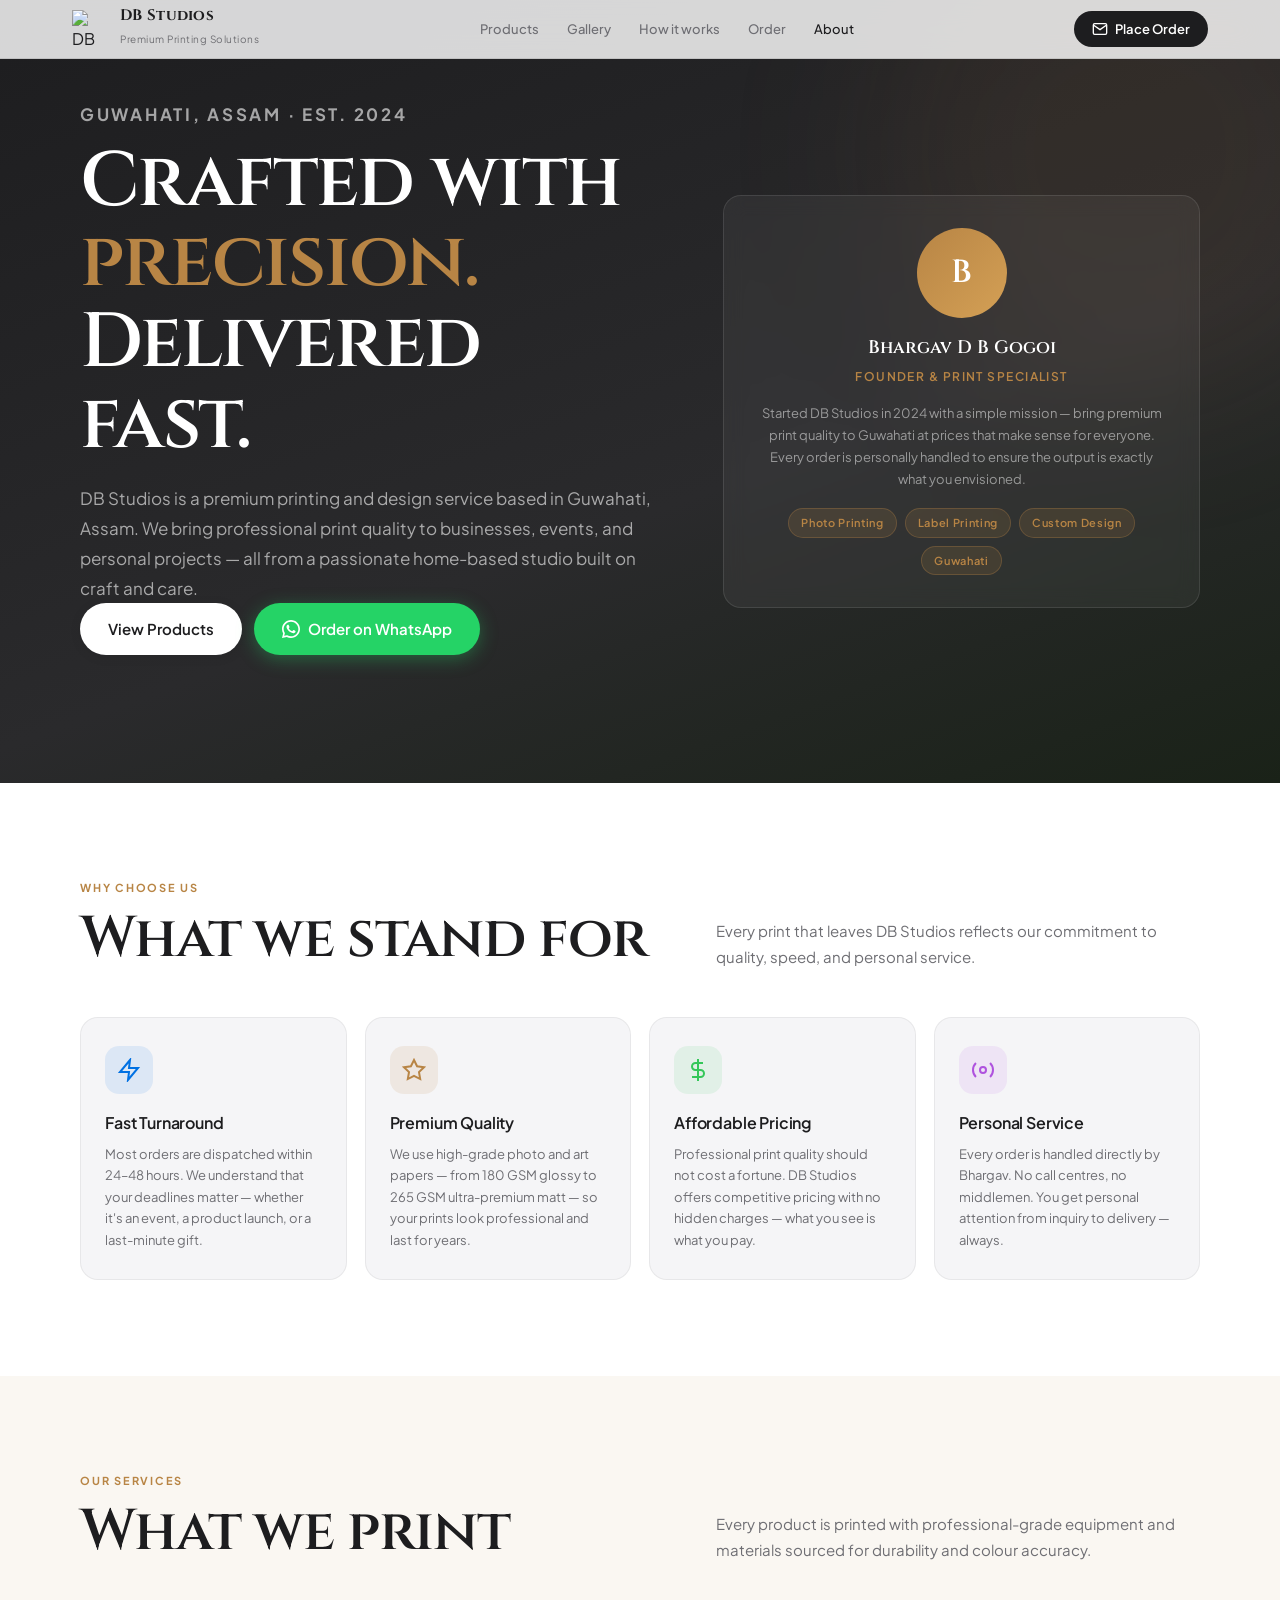
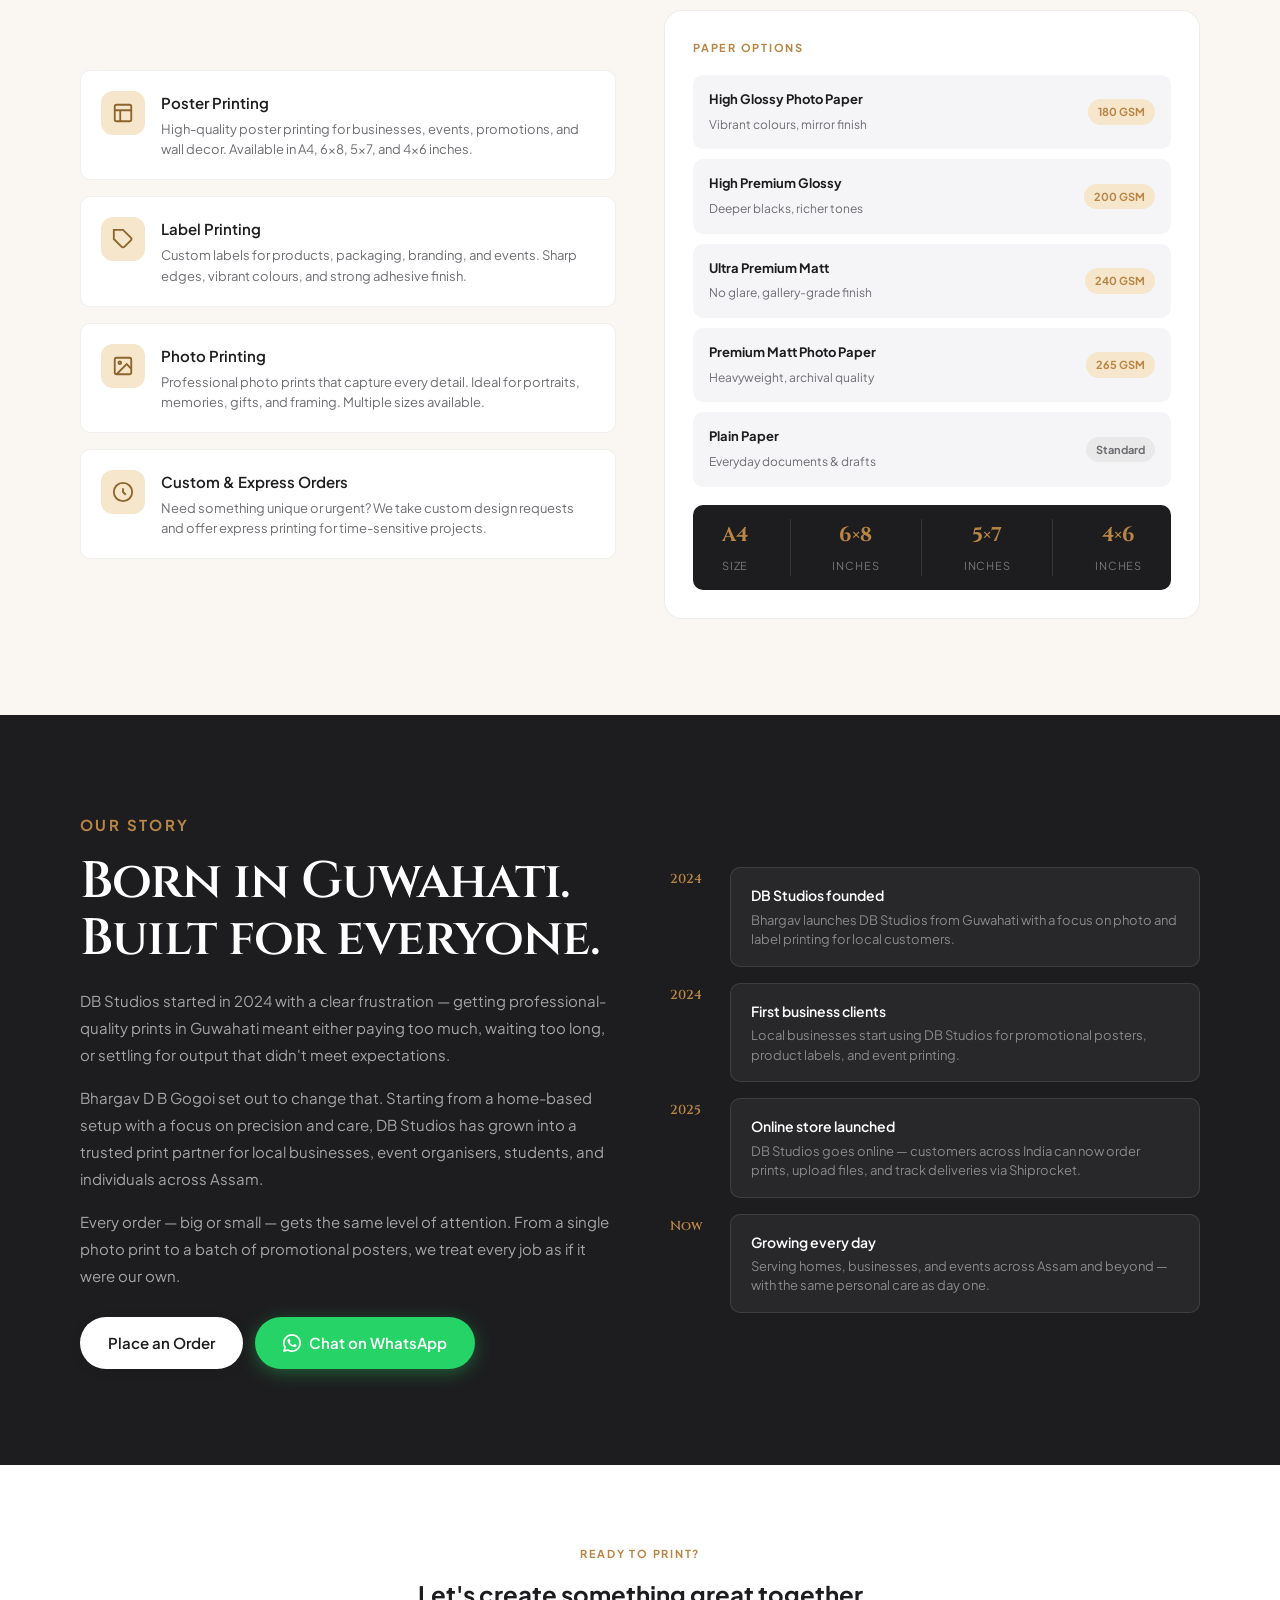
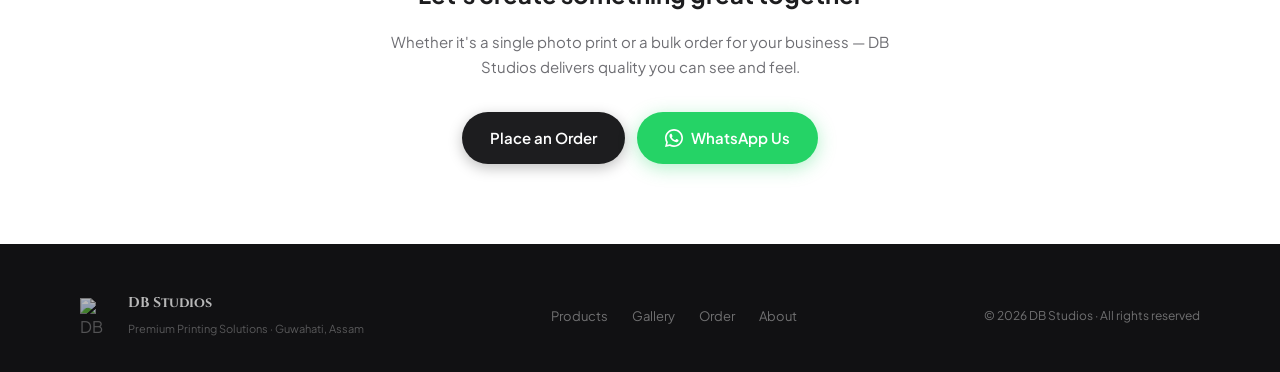
==== about.html @ 603f3b2b "Add files via upload" ====
<!DOCTYPE html>
<html lang="en">
<head>
  <meta charset="UTF-8" />
  <meta name="viewport" content="width=device-width, initial-scale=1.0" />
  <title>About Us — DB Studios</title>
  <link rel="preconnect" href="https://fonts.googleapis.com" />
  <link rel="preconnect" href="https://fonts.gstatic.com" crossorigin />
  <link href="https://fonts.googleapis.com/css2?family=Cinzel:wght@500;600;700&family=Plus+Jakarta+Sans:ital,wght@0,400;0,500;0,600;0,700;0,800;1,400&display=swap" rel="stylesheet" />
  <style>
/* ═══════════════════════════════════════════════════════
   DB STUDIOS — style.css
   Apple-inspired premium design
   ═══════════════════════════════════════════════════════ */

@import url("https://fonts.googleapis.com/css2?family=Cinzel:wght@500;600;700&family=Plus+Jakarta+Sans:ital,wght@0,400;0,500;0,600;0,700;0,800;1,400&display=swap");

/* ─── TOKENS ─────────────────────────────────────────── */
:root {
  --bg-light:   #f5f5f7;
  --bg-cream:   #faf7f2;
  --bg-white:   #ffffff;
  --bg-dark:    #1d1d1f;
  --bg-darker:  #111113;

  --text:       #1d1d1f;
  --muted:      #6e6e73;
  --muted-dark: rgba(255,255,255,0.55);

  --gold:       #b88545;
  --gold-light: #f5e6cc;
  --gold-deep:  #8e642d;

  --wa:         #25d366;
  --wa-dark:    #128c7e;

  --accent:     #0071e3;

  --shadow-sm:  0 2px 12px rgba(0,0,0,0.08);
  --shadow-md:  0 8px 32px rgba(0,0,0,0.10);
  --shadow-lg:  0 24px 60px rgba(0,0,0,0.14);

  --radius:     18px;
  --radius-sm:  10px;
  --radius-xs:  6px;

  --max-w: 1200px;
  --nav-h: 58px;

  --font-display: "Cinzel", serif;
  --font-body:    "Plus Jakarta Sans", sans-serif;
}

/* ─── RESET ──────────────────────────────────────────── */
*, *::before, *::after { box-sizing: border-box; margin: 0; padding: 0; }
html { scroll-behavior: smooth; -webkit-font-smoothing: antialiased; }
body { font-family: var(--font-body); color: var(--text); background: var(--bg-light); line-height: 1.6; }
img, video { display: block; max-width: 100%; }
a { color: inherit; text-decoration: none; }
button, input, textarea, select { font: inherit; }
ul { list-style: none; }

/* ─── ANIMATION HELPERS ──────────────────────────────── */
.animate-in {
  opacity: 0;
  transform: translateY(22px);
  animation: fadeUp 0.7s cubic-bezier(0.22,1,0.36,1) forwards;
  animation-delay: var(--delay, 0s);
}
@keyframes fadeUp {
  to { opacity: 1; transform: translateY(0); }
}

/* ─── SCROLL REVEAL ──────────────────────────────────── */
.reveal {
  opacity: 0;
  transform: translateY(28px);
  transition: opacity 0.65s ease, transform 0.65s ease;
}
.reveal.visible {
  opacity: 1;
  transform: translateY(0);
}

/* ═══════════════════════════════════════════════════════
   NAVBAR
   ═══════════════════════════════════════════════════════ */
.navbar {
  position: fixed;
  top: 0; left: 0; right: 0;
  z-index: 200;
  background: rgba(255,255,255,0.82);
  backdrop-filter: blur(20px) saturate(180%);
  -webkit-backdrop-filter: blur(20px) saturate(180%);
  border-bottom: 0.5px solid rgba(0,0,0,0.1);
  transition: background 0.3s ease, box-shadow 0.3s ease, padding 0.3s ease;
}
.navbar.scrolled {
  background: rgba(255,255,255,0.95);
  box-shadow: var(--shadow-sm);
}
.navbar-inner {
  max-width: var(--max-w);
  margin: 0 auto;
  padding: 0 32px;
  height: var(--nav-h);
  display: flex;
  align-items: center;
  gap: 32px;
}
.brand {
  display: flex;
  align-items: center;
  gap: 10px;
  flex-shrink: 0;
}
.brand-logo {
  width: 38px;
  height: 38px;
  object-fit: contain;
  transition: transform 0.3s ease;
}
.brand:hover .brand-logo { transform: scale(1.06); }
.brand-text strong {
  display: block;
  font-family: var(--font-display);
  font-size: 15px;
  line-height: 1.1;
  letter-spacing: 0.02em;
}
.brand-text small {
  font-size: 10px;
  color: var(--muted);
  letter-spacing: 0.05em;
}
.main-nav {
  display: flex;
  gap: 28px;
  flex: 1;
  justify-content: center;
}
.main-nav a {
  font-size: 13px;
  font-weight: 500;
  color: var(--muted);
  position: relative;
  transition: color 0.2s;
}
.main-nav a::after {
  content: "";
  position: absolute;
  bottom: -3px; left: 0;
  width: 0; height: 1.5px;
  background: var(--text);
  transition: width 0.25s ease;
}
.main-nav a:hover { color: var(--text); }
.main-nav a:hover::after { width: 100%; }

.cart-btn {
  display: flex;
  align-items: center;
  gap: 7px;
  padding: 8px 18px;
  border-radius: 980px;
  border: none;
  background: var(--bg-dark);
  color: white;
  font-size: 13px;
  font-weight: 600;
  cursor: pointer;
  transition: transform 0.2s ease, background 0.2s ease;
  flex-shrink: 0;
}
.cart-btn:hover { transform: scale(1.04); background: #333; }
.cart-count {
  display: inline-flex;
  align-items: center;
  justify-content: center;
  width: 20px; height: 20px;
  border-radius: 50%;
  background: var(--gold);
  font-size: 11px;
  font-weight: 700;
  color: white;
}

.hamburger {
  display: none;
  flex-direction: column;
  gap: 5px;
  background: none;
  border: none;
  cursor: pointer;
  padding: 6px;
  margin-left: auto;
}
.hamburger span {
  display: block;
  width: 22px; height: 2px;
  background: var(--text);
  border-radius: 2px;
  transition: 0.3s;
}

/* ═══════════════════════════════════════════════════════
   BUTTONS
   ═══════════════════════════════════════════════════════ */
.btn {
  display: inline-flex;
  align-items: center;
  justify-content: center;
  gap: 8px;
  padding: 14px 28px;
  border-radius: 980px;
  font-size: 15px;
  font-weight: 600;
  border: none;
  cursor: pointer;
  transition: transform 0.2s ease, box-shadow 0.2s ease, filter 0.2s ease;
  white-space: nowrap;
}
.btn:hover { transform: scale(1.03); }
.btn:active { transform: scale(0.97); }

.btn-white {
  background: white;
  color: var(--text);
  box-shadow: var(--shadow-sm);
}
.btn-dark {
  background: var(--bg-dark);
  color: white;
  box-shadow: 0 4px 14px rgba(0,0,0,0.25);
}
.btn-dark:hover { background: #333; }

.btn-wa {
  background: var(--wa);
  color: white;
  box-shadow: 0 4px 18px rgba(37,211,102,0.35);
}
.btn-wa:hover { filter: brightness(1.06); }
.btn-wa-large { padding: 14px 32px; font-size: 15px; }

.wa-svg { width: 18px; height: 18px; flex-shrink: 0; }

.btn-add-cart {
  width: 100%;
  padding: 12px;
  border-radius: 12px;
  background: var(--bg-dark);
  color: white;
  font-size: 14px;
  font-weight: 600;
  border: none;
  cursor: pointer;
  transition: background 0.2s, transform 0.15s;
}
.btn-add-cart:hover { background: #333; transform: translateY(-1px); }
.btn-add-cart:active { transform: translateY(0); }

/* ═══════════════════════════════════════════════════════
   EYEBROW & SECTION HEADS
   ═══════════════════════════════════════════════════════ */
.eyebrow {
  font-size: 11px;
  font-weight: 700;
  letter-spacing: 0.16em;
  text-transform: uppercase;
  color: rgba(255,255,255,0.55);
  margin-bottom: 12px;
}
.eyebrow-dark { color: var(--gold); }

.section-head {
  display: flex;
  align-items: flex-end;
  justify-content: space-between;
  gap: 24px;
  margin-bottom: 48px;
}
.section-head h2 {
  font-family: var(--font-display);
  font-size: clamp(2.2rem, 4.5vw, 3.6rem);
  font-weight: 600;
  letter-spacing: -0.02em;
  line-height: 1.05;
  color: var(--text);
  margin-top: 6px;
}
.section-dark .section-head h2 { color: white; }
.section-desc {
  max-width: 44ch;
  font-size: 15px;
  color: var(--muted);
  line-height: 1.7;
  flex-shrink: 0;
}
.section-desc-light { color: var(--muted-dark); }

/* ═══════════════════════════════════════════════════════
   SECTIONS
   ═══════════════════════════════════════════════════════ */
.section { padding: 96px 0; }
.section-inner {
  max-width: var(--max-w);
  margin: 0 auto;
  padding: 0 40px;
}
.section-light  { background: var(--bg-white); }
.section-cream  { background: var(--bg-cream); }
.section-dark   { background: var(--bg-dark); }

/* ═══════════════════════════════════════════════════════
   HERO
   ═══════════════════════════════════════════════════════ */
.hero {
  position: relative;
  min-height: 100vh;
  display: grid;
  grid-template-columns: 1.1fr 0.9fr;
  align-items: center;
  gap: 60px;
  padding: calc(var(--nav-h) + 60px) 40px 80px;
  max-width: var(--max-w);
  margin: 0 auto;
  overflow: hidden;
}
.hero-noise {
  position: fixed;
  inset: 0;
  pointer-events: none;
  z-index: -2;
  background:
    radial-gradient(ellipse at 15% 20%, rgba(184,133,69,0.18) 0%, transparent 50%),
    radial-gradient(ellipse at 85% 60%, rgba(30,52,45,0.15) 0%, transparent 45%),
    linear-gradient(170deg, #1a1a1c 0%, #242426 50%, #1a2218 100%);
}
.hero-glow {
  position: absolute;
  border-radius: 50%;
  filter: blur(80px);
  pointer-events: none;
  z-index: -1;
}
.hero-glow-1 {
  width: 500px; height: 500px;
  top: -100px; left: -150px;
  background: rgba(184,133,69,0.12);
}
.hero-glow-2 {
  width: 400px; height: 400px;
  bottom: 0; right: -100px;
  background: rgba(37,211,102,0.06);
}

.hero-content { color: white; }
.gold-text { color: var(--gold); }

.hero-h1 {
  font-family: var(--font-display);
  font-size: clamp(3.2rem, 7vw, 6rem);
  font-weight: 600;
  letter-spacing: -0.025em;
  line-height: 1.0;
  margin: 0 0 22px;
}
.hero-sub {
  font-size: 17px;
  color: rgba(255,255,255,0.6);
  max-width: 46ch;
  line-height: 1.7;
  margin-bottom: 34px;
}
.hero-actions {
  display: flex;
  gap: 12px;
  flex-wrap: wrap;
  margin-bottom: 48px;
}
.hero-stats {
  display: flex;
  align-items: center;
  gap: 24px;
  padding: 20px 28px;
  background: rgba(255,255,255,0.06);
  border: 0.5px solid rgba(255,255,255,0.12);
  border-radius: var(--radius-sm);
  backdrop-filter: blur(10px);
  max-width: fit-content;
}
.hero-stat { text-align: center; }
.hero-stat strong {
  display: block;
  font-size: 20px;
  font-weight: 700;
  color: white;
  font-family: var(--font-display);
}
.hero-stat span {
  font-size: 11px;
  color: rgba(255,255,255,0.45);
  text-transform: uppercase;
  letter-spacing: 0.08em;
}
.stat-divider {
  width: 1px;
  height: 36px;
  background: rgba(255,255,255,0.12);
}

/* Hero card stack */
.hero-visual { display: flex; justify-content: flex-end; }
.hero-card-stack { position: relative; width: 320px; height: 420px; }
.hcard {
  position: absolute;
  border-radius: var(--radius);
  overflow: hidden;
  box-shadow: var(--shadow-lg);
  background: #2a2a2c;
}
.hcard-back {
  width: 240px; height: 300px;
  top: 80px; left: 0;
  transform: rotate(-6deg);
  opacity: 0.5;
}
.hcard-mid {
  width: 240px; height: 300px;
  top: 40px; left: 40px;
  transform: rotate(-2deg);
  opacity: 0.75;
}
.hcard-front {
  width: 260px; height: 340px;
  top: 0; right: 0;
  transform: rotate(2deg);
  transition: transform 0.4s ease;
}
.hcard-front:hover { transform: rotate(0deg) scale(1.02); }
.hcard-img {
  width: 100%; height: 75%;
  background-size: cover;
  background-position: center;
}
.hcard-body {
  padding: 14px 18px;
  display: flex;
  justify-content: space-between;
  align-items: center;
}
.hcard-body strong { font-size: 14px; color: white; }
.hcard-body span { font-size: 13px; color: var(--gold); font-weight: 600; }
.hcard-label {
  position: absolute;
  top: 14px; left: 14px;
  background: var(--gold);
  color: white;
  font-size: 10px;
  font-weight: 700;
  letter-spacing: 0.12em;
  text-transform: uppercase;
  padding: 4px 10px;
  border-radius: 980px;
}

/* ═══════════════════════════════════════════════════════
   PRODUCTS
   ═══════════════════════════════════════════════════════ */
.product-grid {
  display: grid;
  grid-template-columns: repeat(3, 1fr);
  gap: 20px;
}
.product-card {
  background: var(--bg-white);
  border-radius: var(--radius);
  overflow: hidden;
  border: 0.5px solid rgba(0,0,0,0.07);
  box-shadow: var(--shadow-sm);
  transition: transform 0.3s ease, box-shadow 0.3s ease;
}
.product-card:hover {
  transform: translateY(-4px);
  box-shadow: var(--shadow-md);
}
.product-media {
  aspect-ratio: 4/3;
  background-size: cover;
  background-position: center;
  transition: transform 0.5s ease;
}
.product-card:hover .product-media { transform: scale(1.03); }
.product-body { padding: 22px; }
.product-meta {
  display: flex;
  justify-content: space-between;
  align-items: center;
  margin-bottom: 8px;
}
.product-cat {
  font-size: 10px;
  font-weight: 700;
  letter-spacing: 0.14em;
  text-transform: uppercase;
  color: var(--gold);
}
.product-price {
  font-size: 14px;
  font-weight: 700;
  color: var(--text);
}
.product-title {
  font-size: 17px;
  font-weight: 600;
  margin-bottom: 8px;
  letter-spacing: -0.01em;
}
.product-desc {
  font-size: 13px;
  color: var(--muted);
  line-height: 1.6;
  margin-bottom: 18px;
}

/* ═══════════════════════════════════════════════════════
   GALLERY
   ═══════════════════════════════════════════════════════ */
.gallery-grid {
  display: grid;
  grid-template-columns: repeat(4, 1fr);
  gap: 14px;
}
.gallery-item {
  position: relative;
  border-radius: 14px;
  overflow: hidden;
  cursor: pointer;
}
.gallery-item:nth-child(3) { grid-column: span 2; }
.gallery-item img {
  width: 100%;
  aspect-ratio: 1;
  object-fit: cover;
  display: block;
  transition: transform 0.5s ease;
}
.gallery-item:nth-child(3) img { aspect-ratio: 2/1; }
.gallery-overlay {
  position: absolute;
  inset: 0;
  background: rgba(0,0,0,0);
  display: flex;
  align-items: center;
  justify-content: center;
  transition: background 0.3s ease;
}
.gallery-overlay span {
  color: white;
  font-size: 13px;
  font-weight: 600;
  opacity: 0;
  transition: opacity 0.3s ease;
}
.gallery-item:hover .gallery-overlay { background: rgba(0,0,0,0.38); }
.gallery-item:hover .gallery-overlay span { opacity: 1; }
.gallery-item:hover img { transform: scale(1.05); }

/* ═══════════════════════════════════════════════════════
   HOW IT WORKS STEPS
   ═══════════════════════════════════════════════════════ */
.steps-grid {
  display: grid;
  grid-template-columns: repeat(4, 1fr);
  gap: 16px;
}
.step-card {
  background: rgba(255,255,255,0.05);
  border: 0.5px solid rgba(255,255,255,0.1);
  border-radius: var(--radius);
  padding: 28px;
  transition: background 0.3s ease, transform 0.3s ease;
}
.step-card:hover {
  background: rgba(255,255,255,0.08);
  transform: translateY(-3px);
}
.step-num {
  display: block;
  font-size: 11px;
  font-weight: 700;
  letter-spacing: 0.14em;
  color: var(--gold);
  margin-bottom: 18px;
}
.step-icon {
  width: 44px; height: 44px;
  border-radius: 12px;
  display: flex;
  align-items: center;
  justify-content: center;
  margin-bottom: 18px;
}
.step-icon svg { width: 22px; height: 22px; }
.step-icon-cart { background: rgba(0,113,227,0.15); color: #4fa3ff; }
.step-icon-wa   { background: rgba(37,211,102,0.15); color: var(--wa); }
.step-icon-ship { background: rgba(184,133,69,0.15); color: var(--gold); }
.step-icon-done { background: rgba(52,199,89,0.15); color: #34c759; }
.step-card h3 {
  font-size: 16px;
  font-weight: 600;
  color: white;
  margin-bottom: 10px;
}
.step-card p {
  font-size: 13px;
  color: rgba(255,255,255,0.5);
  line-height: 1.6;
}

/* ═══════════════════════════════════════════════════════
   ORDER SECTION
   ═══════════════════════════════════════════════════════ */
.order-layout {
  display: grid;
  grid-template-columns: 0.85fr 1.15fr;
  gap: 28px;
  align-items: start;
}
.order-sidebar { display: flex; flex-direction: column; gap: 16px; }

/* Cart panel */
.cart-panel {
  background: var(--bg-white);
  border-radius: var(--radius);
  padding: 26px;
  border: 0.5px solid rgba(0,0,0,0.07);
  box-shadow: var(--shadow-sm);
}
.cart-panel h3 {
  font-family: var(--font-display);
  font-size: 18px;
  font-weight: 600;
  margin-bottom: 16px;
  padding-bottom: 14px;
  border-bottom: 0.5px solid rgba(0,0,0,0.08);
}
.cart-empty-msg {
  font-size: 13px;
  color: var(--muted);
  line-height: 1.7;
  text-align: center;
  padding: 16px 0;
}
.cart-item {
  display: flex;
  justify-content: space-between;
  align-items: center;
  padding: 10px 0;
  border-bottom: 0.5px solid rgba(0,0,0,0.06);
}
.cart-item-name { font-size: 14px; font-weight: 500; }
.cart-item-price { font-size: 14px; color: var(--muted); font-weight: 500; }
.cart-item-remove {
  background: none;
  border: none;
  color: #c0392b;
  font-size: 18px;
  cursor: pointer;
  padding: 0 0 0 10px;
  line-height: 1;
  opacity: 0.6;
  transition: opacity 0.2s;
}
.cart-item-remove:hover { opacity: 1; }
.cart-total-row {
  display: flex;
  justify-content: space-between;
  padding: 14px 0 0;
  font-size: 15px;
  font-weight: 700;
}

/* Shiprocket card */
.shiprocket-card {
  background: var(--gold-light);
  border-radius: var(--radius);
  padding: 22px;
  border: 0.5px solid rgba(184,133,69,0.3);
}
.sr-header {
  display: flex;
  align-items: center;
  gap: 10px;
  color: var(--gold-deep);
  font-size: 13px;
  font-weight: 700;
  text-transform: uppercase;
  letter-spacing: 0.1em;
  margin-bottom: 10px;
}
.sr-header svg { flex-shrink: 0; }
.shiprocket-card p {
  font-size: 13px;
  color: #6e5a3a;
  line-height: 1.65;
  margin-bottom: 12px;
}
.shiprocket-card ul {
  padding-left: 0;
}
.shiprocket-card li {
  font-size: 12px;
  color: #8a6f48;
  padding: 4px 0;
  padding-left: 14px;
  position: relative;
}
.shiprocket-card li::before {
  content: "·";
  position: absolute;
  left: 0;
  color: var(--gold);
  font-size: 16px;
  line-height: 1;
  top: 5px;
}

/* Order form */
.order-form {
  background: var(--bg-white);
  border-radius: var(--radius);
  padding: 32px;
  border: 0.5px solid rgba(0,0,0,0.07);
  box-shadow: var(--shadow-sm);
}
.form-grid {
  display: grid;
  grid-template-columns: 1fr 1fr;
  gap: 16px;
  margin-bottom: 16px;
}
.form-label {
  display: flex;
  flex-direction: column;
  gap: 8px;
  font-size: 12px;
  font-weight: 600;
  color: var(--muted);
  letter-spacing: 0.04em;
  text-transform: uppercase;
}
.form-label-full { margin-bottom: 16px; }
.form-label input,
.form-label textarea {
  background: var(--bg-light);
  border: 0.5px solid rgba(0,0,0,0.12);
  border-radius: 12px;
  padding: 13px 16px;
  font-size: 15px;
  color: var(--text);
  outline: none;
  transition: border-color 0.2s, box-shadow 0.2s;
  width: 100%;
}
.form-label input:focus,
.form-label textarea:focus {
  border-color: rgba(0,113,227,0.5);
  box-shadow: 0 0 0 3px rgba(0,113,227,0.1);
  background: white;
}
.form-label textarea { resize: vertical; min-height: 100px; font-family: var(--font-body); }
.form-actions {
  display: grid;
  grid-template-columns: 1fr 1.3fr;
  gap: 12px;
  margin-top: 8px;
}
.form-note {
  font-size: 13px;
  margin-top: 14px;
  padding: 12px 16px;
  border-radius: var(--radius-sm);
  display: none;
  font-weight: 500;
}
.form-note.success {
  background: #f0fdf4;
  color: #15803d;
  display: block;
}
.form-note.error {
  background: #fef2f2;
  color: #dc2626;
  display: block;
}

/* ═══════════════════════════════════════════════════════
   INTEGRATIONS
   ═══════════════════════════════════════════════════════ */
.int-grid {
  display: grid;
  grid-template-columns: repeat(3, 1fr);
  gap: 18px;
}
.int-card {
  border-radius: var(--radius);
  padding: 28px;
  border: 0.5px solid transparent;
  transition: transform 0.3s ease;
}
.int-card:hover { transform: translateY(-4px); }
.int-card-wa   { background: #f0fdf4; border-color: rgba(37,211,102,0.25); }
.int-card-ship { background: #fffbeb; border-color: rgba(184,133,69,0.3); }
.int-card-api  { background: #eff6ff; border-color: rgba(0,113,227,0.2); }

.int-tag {
  font-size: 10px;
  font-weight: 700;
  letter-spacing: 0.12em;
  text-transform: uppercase;
  margin-bottom: 10px;
}
.int-card-wa   .int-tag { color: #15803d; }
.int-card-ship .int-tag { color: var(--gold-deep); }
.int-card-api  .int-tag { color: var(--accent); }

.int-card h3 {
  font-size: 18px;
  font-weight: 600;
  letter-spacing: -0.01em;
  margin-bottom: 10px;
}
.int-card p {
  font-size: 13px;
  color: var(--muted);
  line-height: 1.65;
}
.code-block {
  background: var(--bg-dark);
  border-radius: var(--radius-sm);
  padding: 14px 16px;
  font-size: 12px;
  font-family: "SF Mono", "Fira Code", "Cascadia Code", monospace;
  margin-top: 14px;
  line-height: 1.8;
  color: #a0a0a0;
}
.c-comment { color: #5a5a5a; }
.c-key     { color: #79b8ff; }
.c-str     { color: #a8ff78; }

/* ═══════════════════════════════════════════════════════
   FOOTER
   ═══════════════════════════════════════════════════════ */
.footer {
  background: var(--bg-darker);
  padding: 48px 0 32px;
  color: rgba(255,255,255,0.4);
}
.footer-inner {
  max-width: var(--max-w);
  margin: 0 auto;
  padding: 0 40px;
  display: flex;
  align-items: center;
  justify-content: space-between;
  flex-wrap: wrap;
  gap: 24px;
}
.footer-brand {
  display: flex;
  align-items: center;
  gap: 12px;
}
.footer-logo {
  width: 36px;
  height: 36px;
  object-fit: contain;
  opacity: 0.7;
}
.footer-brand strong {
  display: block;
  font-family: var(--font-display);
  font-size: 14px;
  color: rgba(255,255,255,0.7);
}
.footer-brand small {
  font-size: 11px;
  color: rgba(255,255,255,0.3);
}
.footer-nav {
  display: flex;
  gap: 24px;
}
.footer-nav a {
  font-size: 13px;
  color: rgba(255,255,255,0.4);
  transition: color 0.2s;
}
.footer-nav a:hover { color: rgba(255,255,255,0.8); }
.footer-copy { font-size: 12px; }

/* ═══════════════════════════════════════════════════════
   TOAST NOTIFICATION
   ═══════════════════════════════════════════════════════ */
.toast {
  position: fixed;
  bottom: 32px;
  left: 50%;
  transform: translateX(-50%) translateY(80px);
  background: var(--bg-dark);
  color: white;
  padding: 14px 24px;
  border-radius: 980px;
  font-size: 14px;
  font-weight: 500;
  box-shadow: var(--shadow-lg);
  z-index: 999;
  transition: transform 0.4s cubic-bezier(0.22,1,0.36,1), opacity 0.4s ease;
  opacity: 0;
  white-space: nowrap;
}
.toast.show {
  transform: translateX(-50%) translateY(0);
  opacity: 1;
}

/* ═══════════════════════════════════════════════════════
   RESPONSIVE
   ═══════════════════════════════════════════════════════ */
@media (max-width: 1080px) {
  .hero { grid-template-columns: 1fr; min-height: auto; }
  .hero-visual { display: none; }
  .product-grid { grid-template-columns: repeat(2, 1fr); }
  .steps-grid { grid-template-columns: repeat(2, 1fr); }
  .int-grid { grid-template-columns: 1fr; }
  .order-layout { grid-template-columns: 1fr; }
  .gallery-grid { grid-template-columns: repeat(2, 1fr); }
  .gallery-item:nth-child(3) { grid-column: span 1; }
  .gallery-item:nth-child(3) img { aspect-ratio: 1; }
}

@media (max-width: 768px) {
  :root { --nav-h: 54px; }
  .navbar-inner { padding: 0 20px; gap: 16px; }
  .main-nav { display: none; position: fixed; top: var(--nav-h); left: 0; right: 0; background: rgba(255,255,255,0.97); backdrop-filter: blur(20px); flex-direction: column; padding: 24px; gap: 20px; border-bottom: 0.5px solid rgba(0,0,0,0.1); }
  .main-nav.open { display: flex; }
  .main-nav a { font-size: 17px; }
  .hamburger { display: flex; }
  .cart-btn { display: none; }

  .section-inner { padding: 0 20px; }
  .section { padding: 64px 0; }
  .hero { padding: calc(var(--nav-h) + 40px) 20px 60px; gap: 40px; }
  .hero-h1 { font-size: clamp(2.6rem, 10vw, 4rem); }
  .hero-stats { flex-direction: column; align-items: flex-start; gap: 16px; }
  .stat-divider { width: 36px; height: 1px; }
  .section-head { flex-direction: column; align-items: flex-start; gap: 12px; }
  .section-head h2 { font-size: clamp(2rem, 9vw, 3rem); }
  .product-grid { grid-template-columns: 1fr; }
  .gallery-grid { grid-template-columns: repeat(2, 1fr); gap: 10px; }
  .steps-grid { grid-template-columns: 1fr; }
  .form-grid { grid-template-columns: 1fr; }
  .form-actions { grid-template-columns: 1fr; }
  .footer-inner { flex-direction: column; align-items: flex-start; gap: 16px; }
  .footer-nav { flex-wrap: wrap; gap: 16px; }
  .int-grid { grid-template-columns: 1fr; }
}

/* ═══════════════════════════════════════════════════════
   FILE UPLOAD
   ═══════════════════════════════════════════════════════ */
.file-input-hidden {
  display: none;
}
.file-upload-zone {
  display: flex;
  align-items: center;
  gap: 12px;
  flex-wrap: wrap;
}
.file-upload-btn {
  display: inline-flex;
  align-items: center;
  gap: 8px;
  padding: 11px 20px;
  background: var(--bg-light);
  border: 1.5px dashed rgba(0,0,0,0.2);
  border-radius: 12px;
  font-size: 13px;
  font-weight: 500;
  color: var(--muted);
  cursor: pointer;
  transition: border-color 0.2s, background 0.2s, color 0.2s;
  text-transform: none;
  letter-spacing: 0;
}
.file-upload-btn:hover {
  border-color: var(--gold);
  background: var(--gold-light);
  color: var(--gold-deep);
}
.file-preview {
  display: none;
  font-size: 13px;
  font-weight: 600;
  color: #15803d;
  background: #f0fdf4;
  padding: 8px 14px;
  border-radius: 8px;
  border: 0.5px solid rgba(37,211,102,0.3);
}
.upload-progress {
  display: none;
  margin-top: 12px;
  background: var(--bg-light);
  border-radius: 12px;
  padding: 14px 16px;
  border: 0.5px solid rgba(0,0,0,0.08);
}
.progress-track {
  width: 100%;
  height: 6px;
  background: rgba(0,0,0,0.08);
  border-radius: 999px;
  overflow: hidden;
  margin-bottom: 8px;
}
.progress-fill {
  height: 100%;
  width: 0%;
  background: linear-gradient(90deg, var(--gold), #d4a055);
  border-radius: 999px;
  transition: width 0.4s ease;
}
.progress-text {
  font-size: 12px;
  color: var(--muted);
  font-weight: 500;
}

/* ═══════════════════════════════════════════════════════
   ABOUT US SECTION
   ═══════════════════════════════════════════════════════ */
.about-hero {
  background: linear-gradient(160deg, #1d1d1f 0%, #2a2a2c 60%, #1a2218 100%);
  padding: 100px 0 80px;
  position: relative;
  overflow: hidden;
}
.about-hero::before {
  content: "";
  position: absolute;
  width: 500px; height: 500px;
  border-radius: 50%;
  background: rgba(184,133,69,0.08);
  filter: blur(80px);
  top: -100px; right: -100px;
  pointer-events: none;
}
.about-hero-inner {
  max-width: var(--max-w);
  margin: 0 auto;
  padding: 0 40px;
  display: grid;
  grid-template-columns: 1.1fr 0.9fr;
  gap: 60px;
  align-items: center;
}
.about-hero-content { color: white; }
.about-hero-content h1 {
  font-family: var(--font-display);
  font-size: clamp(2.8rem, 6vw, 5rem);
  font-weight: 600;
  letter-spacing: -0.025em;
  line-height: 1.05;
  margin: 0 0 20px;
}
.about-hero-content p {
  font-size: 17px;
  color: rgba(255,255,255,0.6);
  line-height: 1.75;
  max-width: 50ch;
}
.about-founder-card {
  background: rgba(255,255,255,0.05);
  border: 0.5px solid rgba(255,255,255,0.1);
  border-radius: var(--radius);
  padding: 32px;
  backdrop-filter: blur(10px);
  text-align: center;
}
.founder-avatar {
  width: 90px; height: 90px;
  border-radius: 50%;
  background: linear-gradient(135deg, var(--gold), #d4a055);
  display: flex;
  align-items: center;
  justify-content: center;
  margin: 0 auto 16px;
  font-family: var(--font-display);
  font-size: 2rem;
  font-weight: 600;
  color: white;
}
.founder-name {
  font-family: var(--font-display);
  font-size: 18px;
  font-weight: 600;
  color: white;
  margin-bottom: 4px;
}
.founder-role {
  font-size: 12px;
  color: var(--gold);
  font-weight: 600;
  letter-spacing: 0.12em;
  text-transform: uppercase;
  margin-bottom: 16px;
}
.founder-bio {
  font-size: 13px;
  color: rgba(255,255,255,0.5);
  line-height: 1.7;
}
.founder-badges {
  display: flex;
  gap: 8px;
  justify-content: center;
  flex-wrap: wrap;
  margin-top: 18px;
}
.founder-badge {
  background: rgba(184,133,69,0.15);
  border: 0.5px solid rgba(184,133,69,0.3);
  color: var(--gold);
  font-size: 11px;
  font-weight: 600;
  padding: 5px 12px;
  border-radius: 980px;
  letter-spacing: 0.06em;
}

.about-values {
  background: var(--bg-white);
  padding: 96px 0;
}
.values-grid {
  display: grid;
  grid-template-columns: repeat(4, 1fr);
  gap: 18px;
  margin-top: 48px;
}
.value-card {
  background: var(--bg-light);
  border-radius: var(--radius);
  padding: 28px 24px;
  border: 0.5px solid rgba(0,0,0,0.06);
  transition: transform 0.3s ease, box-shadow 0.3s ease;
}
.value-card:hover {
  transform: translateY(-4px);
  box-shadow: var(--shadow-md);
}
.value-icon {
  width: 48px; height: 48px;
  border-radius: 14px;
  display: flex;
  align-items: center;
  justify-content: center;
  margin-bottom: 16px;
}
.value-icon svg { width: 24px; height: 24px; }
.vi-speed  { background: rgba(0,113,227,0.1); color: #0071e3; }
.vi-quality{ background: rgba(184,133,69,0.12); color: var(--gold); }
.vi-price  { background: rgba(52,199,89,0.1); color: #34c759; }
.vi-custom { background: rgba(175,82,222,0.1); color: #af52de; }
.value-card h3 {
  font-size: 16px;
  font-weight: 600;
  margin-bottom: 8px;
  letter-spacing: -0.01em;
}
.value-card p {
  font-size: 13px;
  color: var(--muted);
  line-height: 1.65;
}

.about-equipment {
  background: var(--bg-cream);
  padding: 96px 0;
}
.equipment-layout {
  display: grid;
  grid-template-columns: 1fr 1fr;
  gap: 48px;
  align-items: center;
  margin-top: 48px;
}
.equipment-list { display: flex; flex-direction: column; gap: 16px; }
.equipment-item {
  display: flex;
  align-items: flex-start;
  gap: 16px;
  background: var(--bg-white);
  border-radius: var(--radius-sm);
  padding: 20px;
  border: 0.5px solid rgba(0,0,0,0.06);
  transition: transform 0.2s ease;
}
.equipment-item:hover { transform: translateX(4px); }
.eq-icon {
  width: 44px; height: 44px;
  border-radius: 12px;
  background: var(--gold-light);
  display: flex;
  align-items: center;
  justify-content: center;
  flex-shrink: 0;
  color: var(--gold-deep);
}
.eq-icon svg { width: 22px; height: 22px; }
.eq-content h4 {
  font-size: 15px;
  font-weight: 600;
  margin-bottom: 4px;
}
.eq-content p {
  font-size: 13px;
  color: var(--muted);
  line-height: 1.55;
}
.equipment-visual {
  display: grid;
  grid-template-columns: 1fr 1fr;
  gap: 14px;
}
.eq-stat-card {
  background: var(--bg-dark);
  border-radius: var(--radius);
  padding: 28px 20px;
  text-align: center;
  color: white;
}
.eq-stat-card:first-child {
  grid-column: span 2;
  background: linear-gradient(135deg, var(--gold-deep), var(--gold));
}
.eq-stat-num {
  font-family: var(--font-display);
  font-size: 2.4rem;
  font-weight: 600;
  display: block;
  margin-bottom: 6px;
}
.eq-stat-label {
  font-size: 12px;
  opacity: 0.7;
  text-transform: uppercase;
  letter-spacing: 0.1em;
  font-weight: 600;
}

.about-story {
  background: var(--bg-dark);
  padding: 96px 0;
}
.story-inner {
  max-width: var(--max-w);
  margin: 0 auto;
  padding: 0 40px;
  display: grid;
  grid-template-columns: 1fr 1fr;
  gap: 60px;
  align-items: center;
}
.story-content .eyebrow { color: var(--gold); }
.story-content h2 {
  font-family: var(--font-display);
  font-size: clamp(2rem, 4vw, 3.2rem);
  font-weight: 600;
  color: white;
  letter-spacing: -0.02em;
  line-height: 1.1;
  margin: 8px 0 20px;
}
.story-content p {
  font-size: 15px;
  color: rgba(255,255,255,0.6);
  line-height: 1.8;
  margin-bottom: 16px;
}
.story-cta {
  display: flex;
  gap: 12px;
  margin-top: 28px;
  flex-wrap: wrap;
}
.story-milestones {
  display: flex;
  flex-direction: column;
  gap: 16px;
}
.milestone {
  display: flex;
  gap: 16px;
  align-items: flex-start;
}
.milestone-year {
  font-family: var(--font-display);
  font-size: 13px;
  font-weight: 600;
  color: var(--gold);
  min-width: 44px;
  padding-top: 2px;
}
.milestone-content {
  background: rgba(255,255,255,0.05);
  border: 0.5px solid rgba(255,255,255,0.1);
  border-radius: var(--radius-sm);
  padding: 16px 20px;
  flex: 1;
}
.milestone-content h4 {
  font-size: 14px;
  font-weight: 600;
  color: white;
  margin-bottom: 4px;
}
.milestone-content p {
  font-size: 13px;
  color: rgba(255,255,255,0.45);
  line-height: 1.5;
  margin: 0;
}

@media (max-width: 1080px) {
  .about-hero-inner, .equipment-layout, .story-inner { grid-template-columns: 1fr; }
  .values-grid { grid-template-columns: repeat(2, 1fr); }
}
@media (max-width: 768px) {
  .about-hero-inner, .equipment-layout, .story-inner { padding: 0 20px; gap: 32px; }
  .values-grid { grid-template-columns: 1fr; }
  .equipment-visual { grid-template-columns: 1fr; }
  .eq-stat-card:first-child { grid-column: span 1; }
  .about-hero-inner, .story-inner { padding: 0; }
}
  </style>
</head>
<body>

  <!-- NAVBAR -->
  <header class="navbar" id="navbar">
    <div class="navbar-inner">
      <a class="brand" href="index.html">
        <img class="brand-logo" src="https://i.ibb.co/FbN4FT2H/DBS-Logo-1.png" alt="DB Studios logo" />
        <span class="brand-text">
          <strong>DB Studios</strong>
          <small>Premium Printing Solutions</small>
        </span>
      </a>
      <nav class="main-nav" id="mainNav">
        <a href="index.html#products">Products</a>
        <a href="index.html#gallery">Gallery</a>
        <a href="index.html#how-it-works">How it works</a>
        <a href="index.html#order">Order</a>
        <a href="about.html" style="color: var(--text);">About</a>
      </nav>
      <a class="cart-btn" href="index.html#order">
        <svg width="16" height="16" viewBox="0 0 24 24" fill="none" stroke="currentColor" stroke-width="2"><path d="M4 4h16c1.1 0 2 .9 2 2v12c0 1.1-.9 2-2 2H4c-1.1 0-2-.9-2-2V6c0-1.1.9-2 2-2z"/><polyline points="22,6 12,13 2,6"/></svg>
        Place Order
      </a>
      <button class="hamburger" id="hamburger" aria-label="Open menu">
        <span></span><span></span><span></span>
      </button>
    </div>
  </header>

  <main>

    <!-- ═══════════ HERO ═══════════ -->
    <section class="about-hero">
      <div class="about-hero-inner">
        <div class="about-hero-content">
          <p class="eyebrow animate-in" style="--delay:0.1s">Guwahati, Assam · Est. 2024</p>
          <h1 class="animate-in" style="--delay:0.2s">
            Crafted with<br />
            <span class="gold-text">precision.</span><br />
            Delivered fast.
          </h1>
          <p class="animate-in" style="--delay:0.35s">
            DB Studios is a premium printing and design service based in Guwahati, Assam.
            We bring professional print quality to businesses, events, and personal
            projects — all from a passionate home-based studio built on craft and care.
          </p>
          <div class="hero-actions animate-in" style="--delay:0.5s">
            <a class="btn btn-white" href="index.html#products">View Products</a>
            <a class="btn btn-wa" href="index.html#order">
              <svg class="wa-svg" viewBox="0 0 24 24" fill="currentColor"><path d="M17.472 14.382c-.297-.149-1.758-.867-2.03-.967-.273-.099-.471-.148-.67.15-.197.297-.767.966-.94 1.164-.173.199-.347.223-.644.075-.297-.15-1.255-.463-2.39-1.475-.883-.788-1.48-1.761-1.653-2.059-.173-.297-.018-.458.13-.606.134-.133.298-.347.446-.52.149-.174.198-.298.298-.497.099-.198.05-.371-.025-.52-.075-.149-.669-1.612-.916-2.207-.242-.579-.487-.5-.669-.51-.173-.008-.371-.01-.57-.01-.198 0-.52.074-.792.372-.272.297-1.04 1.016-1.04 2.479 0 1.462 1.065 2.875 1.213 3.074.149.198 2.096 3.2 5.077 4.487.709.306 1.262.489 1.694.625.712.227 1.36.195 1.871.118.571-.085 1.758-.719 2.006-1.413.248-.694.248-1.289.173-1.413-.074-.124-.272-.198-.57-.347z"/><path d="M12 0C5.374 0 0 5.373 0 12c0 2.135.559 4.134 1.533 5.866L0 24l6.278-1.499A11.954 11.954 0 0012 24c6.626 0 12-5.373 12-12S18.626 0 12 0zm0 21.818a9.818 9.818 0 01-4.98-1.352l-.357-.212-3.727.889.927-3.638-.232-.374A9.821 9.821 0 012.182 12C2.182 6.578 6.579 2.182 12 2.182c5.42 0 9.818 4.396 9.818 9.818 0 5.421-4.398 9.818-9.818 9.818z"/></svg>
              Order on WhatsApp
            </a>
          </div>
        </div>

        <div class="about-founder-card animate-in" style="--delay:0.3s">
          <div class="founder-avatar">B</div>
          <p class="founder-name">Bhargav D B Gogoi</p>
          <p class="founder-role">Founder &amp; Print Specialist</p>
          <p class="founder-bio">
            Started DB Studios in 2024 with a simple mission — bring premium print quality
            to Guwahati at prices that make sense for everyone. Every order is personally
            handled to ensure the output is exactly what you envisioned.
          </p>
          <div class="founder-badges">
            <span class="founder-badge">Photo Printing</span>
            <span class="founder-badge">Label Printing</span>
            <span class="founder-badge">Custom Design</span>
            <span class="founder-badge">Guwahati</span>
          </div>
        </div>
      </div>
    </section>

    <!-- ═══════════ VALUES ═══════════ -->
    <section class="about-values">
      <div class="section-inner">
        <div class="section-head">
          <div>
            <p class="eyebrow eyebrow-dark">Why choose us</p>
            <h2>What we stand for</h2>
          </div>
          <p class="section-desc">Every print that leaves DB Studios reflects our commitment to quality, speed, and personal service.</p>
        </div>
        <div class="values-grid">
          <div class="value-card reveal">
            <div class="value-icon vi-speed">
              <svg viewBox="0 0 24 24" fill="none" stroke="currentColor" stroke-width="2"><path d="M13 2L3 14h9l-1 8 10-12h-9l1-8z"/></svg>
            </div>
            <h3>Fast Turnaround</h3>
            <p>Most orders are dispatched within 24–48 hours. We understand that your deadlines matter — whether it's an event, a product launch, or a last-minute gift.</p>
          </div>
          <div class="value-card reveal">
            <div class="value-icon vi-quality">
              <svg viewBox="0 0 24 24" fill="none" stroke="currentColor" stroke-width="2"><polygon points="12 2 15.09 8.26 22 9.27 17 14.14 18.18 21.02 12 17.77 5.82 21.02 7 14.14 2 9.27 8.91 8.26 12 2"/></svg>
            </div>
            <h3>Premium Quality</h3>
            <p>We use high-grade photo and art papers — from 180 GSM glossy to 265 GSM ultra-premium matt — so your prints look professional and last for years.</p>
          </div>
          <div class="value-card reveal">
            <div class="value-icon vi-price">
              <svg viewBox="0 0 24 24" fill="none" stroke="currentColor" stroke-width="2"><line x1="12" y1="1" x2="12" y2="23"/><path d="M17 5H9.5a3.5 3.5 0 000 7h5a3.5 3.5 0 010 7H6"/></svg>
            </div>
            <h3>Affordable Pricing</h3>
            <p>Professional print quality should not cost a fortune. DB Studios offers competitive pricing with no hidden charges — what you see is what you pay.</p>
          </div>
          <div class="value-card reveal">
            <div class="value-icon vi-custom">
              <svg viewBox="0 0 24 24" fill="none" stroke="currentColor" stroke-width="2"><circle cx="12" cy="12" r="3"/><path d="M19.07 4.93a10 10 0 010 14.14M4.93 4.93a10 10 0 000 14.14"/></svg>
            </div>
            <h3>Personal Service</h3>
            <p>Every order is handled directly by Bhargav. No call centres, no middlemen. You get personal attention from inquiry to delivery — always.</p>
          </div>
        </div>
      </div>
    </section>

    <!-- ═══════════ SERVICES & EQUIPMENT ═══════════ -->
    <section class="about-equipment">
      <div class="section-inner">
        <div class="section-head">
          <div>
            <p class="eyebrow eyebrow-dark">Our services</p>
            <h2>What we print</h2>
          </div>
          <p class="section-desc">Every product is printed with professional-grade equipment and materials sourced for durability and colour accuracy.</p>
        </div>
        <div class="equipment-layout">
          <div class="equipment-list">

            <div class="equipment-item reveal">
              <div class="eq-icon">
                <svg viewBox="0 0 24 24" fill="none" stroke="currentColor" stroke-width="2"><rect x="3" y="3" width="18" height="18" rx="2"/><path d="M3 9h18M9 21V9"/></svg>
              </div>
              <div class="eq-content">
                <h4>Poster Printing</h4>
                <p>High-quality poster printing for businesses, events, promotions, and wall decor. Available in A4, 6×8, 5×7, and 4×6 inches.</p>
              </div>
            </div>

            <div class="equipment-item reveal">
              <div class="eq-icon">
                <svg viewBox="0 0 24 24" fill="none" stroke="currentColor" stroke-width="2"><path d="M20.59 13.41l-7.17 7.17a2 2 0 01-2.83 0L2 12V2h10l8.59 8.59a2 2 0 010 2.82z"/><line x1="7" y1="7" x2="7.01" y2="7"/></svg>
              </div>
              <div class="eq-content">
                <h4>Label Printing</h4>
                <p>Custom labels for products, packaging, branding, and events. Sharp edges, vibrant colours, and strong adhesive finish.</p>
              </div>
            </div>

            <div class="equipment-item reveal">
              <div class="eq-icon">
                <svg viewBox="0 0 24 24" fill="none" stroke="currentColor" stroke-width="2"><rect x="3" y="3" width="18" height="18" rx="2"/><circle cx="8.5" cy="8.5" r="1.5"/><polyline points="21 15 16 10 5 21"/></svg>
              </div>
              <div class="eq-content">
                <h4>Photo Printing</h4>
                <p>Professional photo prints that capture every detail. Ideal for portraits, memories, gifts, and framing. Multiple sizes available.</p>
              </div>
            </div>

            <div class="equipment-item reveal">
              <div class="eq-icon">
                <svg viewBox="0 0 24 24" fill="none" stroke="currentColor" stroke-width="2"><circle cx="12" cy="12" r="10"/><path d="M12 8v4l3 3"/></svg>
              </div>
              <div class="eq-content">
                <h4>Custom &amp; Express Orders</h4>
                <p>Need something unique or urgent? We take custom design requests and offer express printing for time-sensitive projects.</p>
              </div>
            </div>

          </div>

          <!-- Paper types visual -->
          <div>
            <div style="background: var(--bg-white); border-radius: var(--radius); padding: 28px; border: 0.5px solid rgba(0,0,0,0.07);">
              <p class="eyebrow eyebrow-dark" style="margin-bottom: 18px;">Paper options</p>
              <div style="display: flex; flex-direction: column; gap: 10px;">

                <div style="display:flex; justify-content:space-between; align-items:center; padding: 14px 16px; background: var(--bg-light); border-radius: 10px;">
                  <div>
                    <strong style="font-size:13px; display:block;">High Glossy Photo Paper</strong>
                    <span style="font-size:12px; color:var(--muted);">Vibrant colours, mirror finish</span>
                  </div>
                  <span style="font-size:11px; font-weight:700; color:var(--gold); background:var(--gold-light); padding:4px 10px; border-radius:980px;">180 GSM</span>
                </div>

                <div style="display:flex; justify-content:space-between; align-items:center; padding: 14px 16px; background: var(--bg-light); border-radius: 10px;">
                  <div>
                    <strong style="font-size:13px; display:block;">High Premium Glossy</strong>
                    <span style="font-size:12px; color:var(--muted);">Deeper blacks, richer tones</span>
                  </div>
                  <span style="font-size:11px; font-weight:700; color:var(--gold); background:var(--gold-light); padding:4px 10px; border-radius:980px;">200 GSM</span>
                </div>

                <div style="display:flex; justify-content:space-between; align-items:center; padding: 14px 16px; background: var(--bg-light); border-radius: 10px;">
                  <div>
                    <strong style="font-size:13px; display:block;">Ultra Premium Matt</strong>
                    <span style="font-size:12px; color:var(--muted);">No glare, gallery-grade finish</span>
                  </div>
                  <span style="font-size:11px; font-weight:700; color:var(--gold); background:var(--gold-light); padding:4px 10px; border-radius:980px;">240 GSM</span>
                </div>

                <div style="display:flex; justify-content:space-between; align-items:center; padding: 14px 16px; background: var(--bg-light); border-radius: 10px;">
                  <div>
                    <strong style="font-size:13px; display:block;">Premium Matt Photo Paper</strong>
                    <span style="font-size:12px; color:var(--muted);">Heavyweight, archival quality</span>
                  </div>
                  <span style="font-size:11px; font-weight:700; color:var(--gold); background:var(--gold-light); padding:4px 10px; border-radius:980px;">265 GSM</span>
                </div>

                <div style="display:flex; justify-content:space-between; align-items:center; padding: 14px 16px; background: var(--bg-light); border-radius: 10px;">
                  <div>
                    <strong style="font-size:13px; display:block;">Plain Paper</strong>
                    <span style="font-size:12px; color:var(--muted);">Everyday documents & drafts</span>
                  </div>
                  <span style="font-size:11px; font-weight:700; color:var(--muted); background:rgba(0,0,0,0.05); padding:4px 10px; border-radius:980px;">Standard</span>
                </div>

              </div>

              <div style="margin-top: 18px; padding: 14px 16px; background: var(--bg-dark); border-radius: 10px; display:flex; gap:16px; justify-content:space-around; text-align:center;">
                <div>
                  <strong style="font-size:20px; font-family:var(--font-display); color:var(--gold); display:block;">A4</strong>
                  <span style="font-size:11px; color:rgba(255,255,255,0.4); text-transform:uppercase; letter-spacing:0.08em;">Size</span>
                </div>
                <div style="width:1px; background:rgba(255,255,255,0.1);"></div>
                <div>
                  <strong style="font-size:20px; font-family:var(--font-display); color:var(--gold); display:block;">6×8</strong>
                  <span style="font-size:11px; color:rgba(255,255,255,0.4); text-transform:uppercase; letter-spacing:0.08em;">Inches</span>
                </div>
                <div style="width:1px; background:rgba(255,255,255,0.1);"></div>
                <div>
                  <strong style="font-size:20px; font-family:var(--font-display); color:var(--gold); display:block;">5×7</strong>
                  <span style="font-size:11px; color:rgba(255,255,255,0.4); text-transform:uppercase; letter-spacing:0.08em;">Inches</span>
                </div>
                <div style="width:1px; background:rgba(255,255,255,0.1);"></div>
                <div>
                  <strong style="font-size:20px; font-family:var(--font-display); color:var(--gold); display:block;">4×6</strong>
                  <span style="font-size:11px; color:rgba(255,255,255,0.4); text-transform:uppercase; letter-spacing:0.08em;">Inches</span>
                </div>
              </div>
            </div>
          </div>

        </div>
      </div>
    </section>

    <!-- ═══════════ OUR STORY ═══════════ -->
    <section class="about-story">
      <div class="story-inner">
        <div class="story-content">
          <p class="eyebrow">Our story</p>
          <h2>Born in Guwahati.<br />Built for everyone.</h2>
          <p>
            DB Studios started in 2024 with a clear frustration — getting professional-quality
            prints in Guwahati meant either paying too much, waiting too long, or settling
            for output that didn't meet expectations.
          </p>
          <p>
            Bhargav D B Gogoi set out to change that. Starting from a home-based setup
            with a focus on precision and care, DB Studios has grown into a trusted print
            partner for local businesses, event organisers, students, and individuals
            across Assam.
          </p>
          <p>
            Every order — big or small — gets the same level of attention. From a single
            photo print to a batch of promotional posters, we treat every job as if it
            were our own.
          </p>
          <div class="story-cta">
            <a class="btn btn-white" href="index.html#order">Place an Order</a>
            <a class="btn btn-wa" href="https://wa.me/916002816364">
              <svg class="wa-svg" viewBox="0 0 24 24" fill="currentColor"><path d="M17.472 14.382c-.297-.149-1.758-.867-2.03-.967-.273-.099-.471-.148-.67.15-.197.297-.767.966-.94 1.164-.173.199-.347.223-.644.075-.297-.15-1.255-.463-2.39-1.475-.883-.788-1.48-1.761-1.653-2.059-.173-.297-.018-.458.13-.606.134-.133.298-.347.446-.52.149-.174.198-.298.298-.497.099-.198.05-.371-.025-.52-.075-.149-.669-1.612-.916-2.207-.242-.579-.487-.5-.669-.51-.173-.008-.371-.01-.57-.01-.198 0-.52.074-.792.372-.272.297-1.04 1.016-1.04 2.479 0 1.462 1.065 2.875 1.213 3.074.149.198 2.096 3.2 5.077 4.487.709.306 1.262.489 1.694.625.712.227 1.36.195 1.871.118.571-.085 1.758-.719 2.006-1.413.248-.694.248-1.289.173-1.413-.074-.124-.272-.198-.57-.347z"/><path d="M12 0C5.374 0 0 5.373 0 12c0 2.135.559 4.134 1.533 5.866L0 24l6.278-1.499A11.954 11.954 0 0012 24c6.626 0 12-5.373 12-12S18.626 0 12 0zm0 21.818a9.818 9.818 0 01-4.98-1.352l-.357-.212-3.727.889.927-3.638-.232-.374A9.821 9.821 0 012.182 12C2.182 6.578 6.579 2.182 12 2.182c5.42 0 9.818 4.396 9.818 9.818 0 5.421-4.398 9.818-9.818 9.818z"/></svg>
              Chat on WhatsApp
            </a>
          </div>
        </div>

        <div class="story-milestones">
          <div class="milestone reveal">
            <span class="milestone-year">2024</span>
            <div class="milestone-content">
              <h4>DB Studios founded</h4>
              <p>Bhargav launches DB Studios from Guwahati with a focus on photo and label printing for local customers.</p>
            </div>
          </div>
          <div class="milestone reveal">
            <span class="milestone-year">2024</span>
            <div class="milestone-content">
              <h4>First business clients</h4>
              <p>Local businesses start using DB Studios for promotional posters, product labels, and event printing.</p>
            </div>
          </div>
          <div class="milestone reveal">
            <span class="milestone-year">2025</span>
            <div class="milestone-content">
              <h4>Online store launched</h4>
              <p>DB Studios goes online — customers across India can now order prints, upload files, and track deliveries via Shiprocket.</p>
            </div>
          </div>
          <div class="milestone reveal">
            <span class="milestone-year">Now</span>
            <div class="milestone-content">
              <h4>Growing every day</h4>
              <p>Serving homes, businesses, and events across Assam and beyond — with the same personal care as day one.</p>
            </div>
          </div>
        </div>
      </div>
    </section>

    <!-- ═══════════ CTA ═══════════ -->
    <section class="section section-light" style="text-align:center; padding: 80px 0;">
      <div class="section-inner" style="max-width: 600px;">
        <p class="eyebrow eyebrow-dark">Ready to print?</p>
        <h2 style="margin-bottom: 16px;">Let's create something great together</h2>
        <p style="color:var(--muted); font-size:15px; line-height:1.7; margin-bottom:32px;">
          Whether it's a single photo print or a bulk order for your business —
          DB Studios delivers quality you can see and feel.
        </p>
        <div style="display:flex; gap:12px; justify-content:center; flex-wrap:wrap;">
          <a class="btn btn-dark" href="index.html#order">Place an Order</a>
          <a class="btn btn-wa" href="https://wa.me/916002816364">
            <svg class="wa-svg" viewBox="0 0 24 24" fill="currentColor"><path d="M17.472 14.382c-.297-.149-1.758-.867-2.03-.967-.273-.099-.471-.148-.67.15-.197.297-.767.966-.94 1.164-.173.199-.347.223-.644.075-.297-.15-1.255-.463-2.39-1.475-.883-.788-1.48-1.761-1.653-2.059-.173-.297-.018-.458.13-.606.134-.133.298-.347.446-.52.149-.174.198-.298.298-.497.099-.198.05-.371-.025-.52-.075-.149-.669-1.612-.916-2.207-.242-.579-.487-.5-.669-.51-.173-.008-.371-.01-.57-.01-.198 0-.52.074-.792.372-.272.297-1.04 1.016-1.04 2.479 0 1.462 1.065 2.875 1.213 3.074.149.198 2.096 3.2 5.077 4.487.709.306 1.262.489 1.694.625.712.227 1.36.195 1.871.118.571-.085 1.758-.719 2.006-1.413.248-.694.248-1.289.173-1.413-.074-.124-.272-.198-.57-.347z"/><path d="M12 0C5.374 0 0 5.373 0 12c0 2.135.559 4.134 1.533 5.866L0 24l6.278-1.499A11.954 11.954 0 0012 24c6.626 0 12-5.373 12-12S18.626 0 12 0zm0 21.818a9.818 9.818 0 01-4.98-1.352l-.357-.212-3.727.889.927-3.638-.232-.374A9.821 9.821 0 012.182 12C2.182 6.578 6.579 2.182 12 2.182c5.42 0 9.818 4.396 9.818 9.818 0 5.421-4.398 9.818-9.818 9.818z"/></svg>
            WhatsApp Us
          </a>
        </div>
      </div>
    </section>

  </main>

  <!-- FOOTER -->
  <footer class="footer">
    <div class="footer-inner">
      <div class="footer-brand">
        <img src="https://i.ibb.co/FbN4FT2H/DBS-Logo-1.png" alt="DB Studios" class="footer-logo" />
        <div>
          <strong>DB Studios</strong>
          <small>Premium Printing Solutions · Guwahati, Assam</small>
        </div>
      </div>
      <nav class="footer-nav">
        <a href="index.html#products">Products</a>
        <a href="index.html#gallery">Gallery</a>
        <a href="index.html#order">Order</a>
        <a href="about.html">About</a>
      </nav>
      <p class="footer-copy">© 2026 DB Studios · All rights reserved</p>
    </div>
  </footer>

  <script>
    // Navbar scroll
    const navbar = document.getElementById("navbar");
    window.addEventListener("scroll", () => {
      navbar.classList.toggle("scrolled", window.scrollY > 40);
    }, { passive: true });

    // Mobile menu
    document.getElementById("hamburger").addEventListener("click", () => {
      document.getElementById("mainNav").classList.toggle("open");
    });

    // Scroll reveal
    const observer = new IntersectionObserver((entries) => {
      entries.forEach(e => {
        if (e.isIntersecting) { e.target.classList.add("visible"); observer.unobserve(e.target); }
      });
    }, { threshold: 0.1 });
    document.querySelectorAll(".reveal").forEach(el => observer.observe(el));
  </script>

</body>
</html>
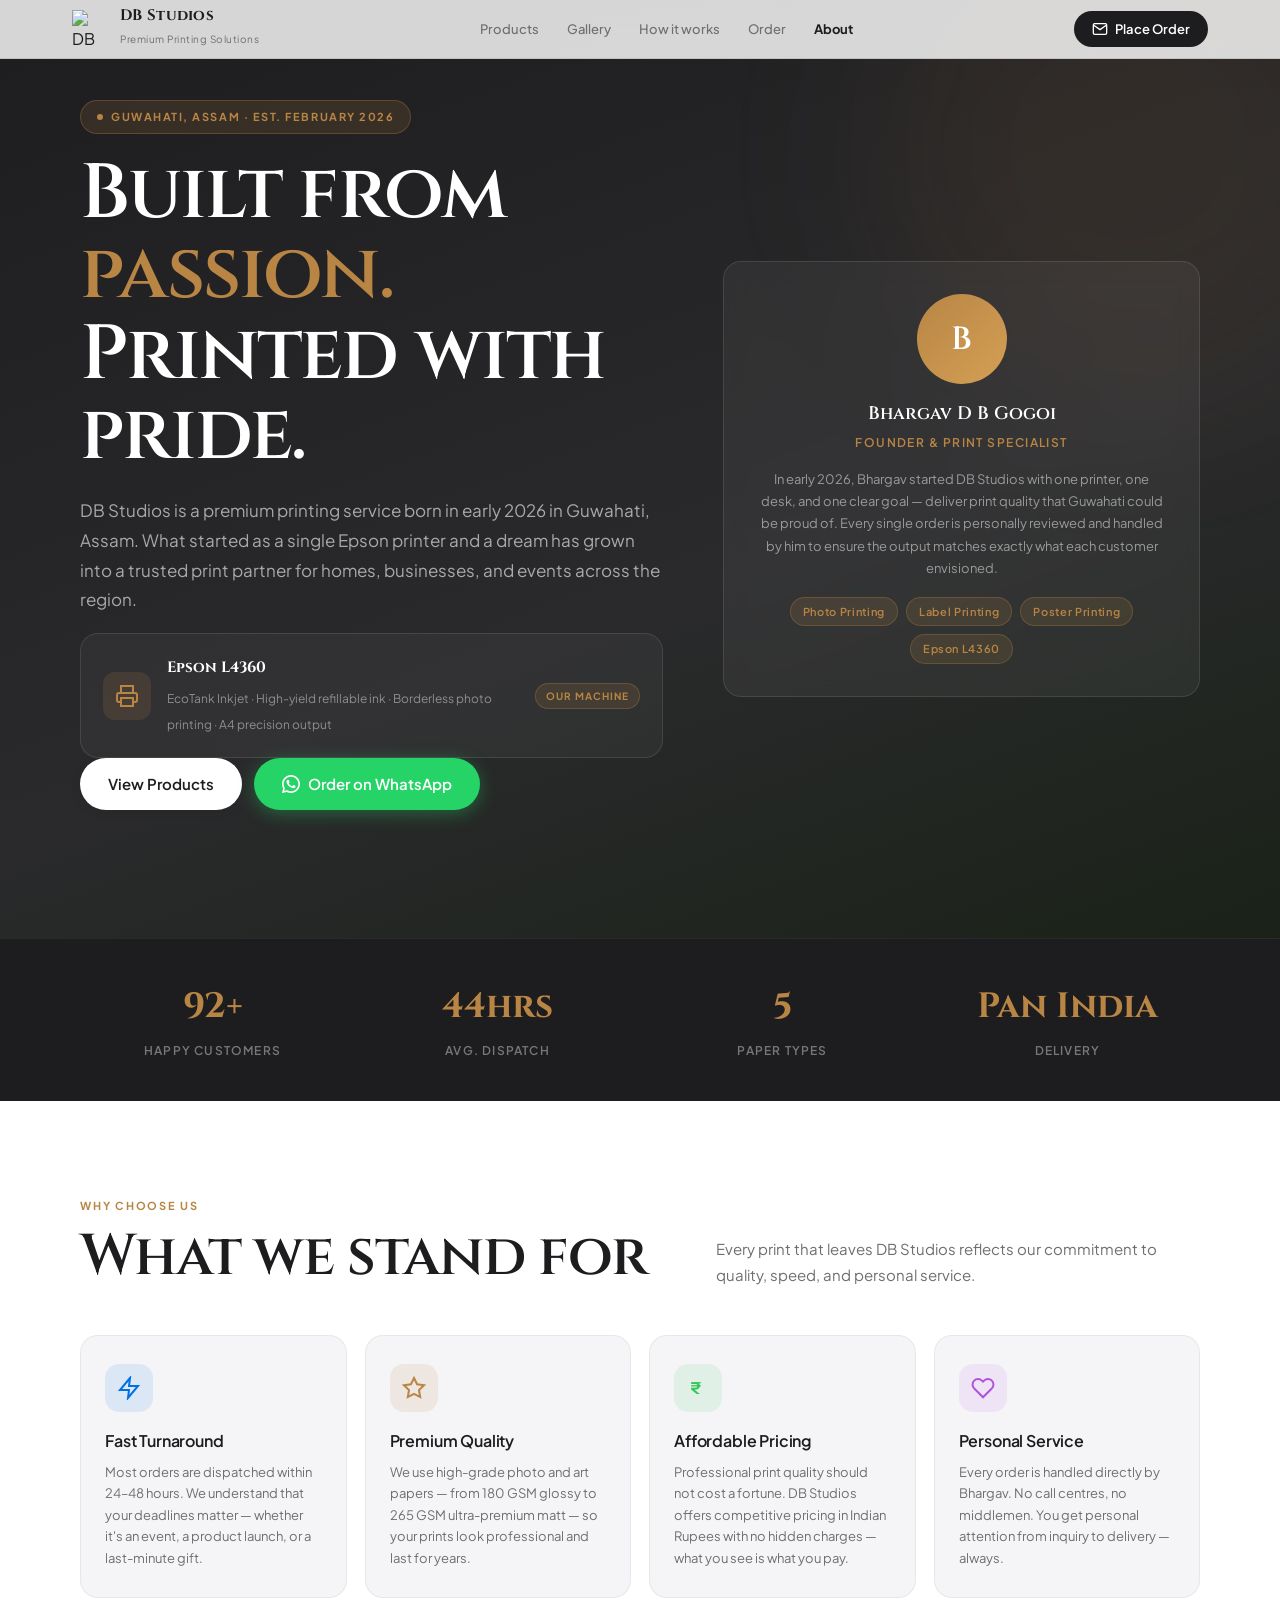
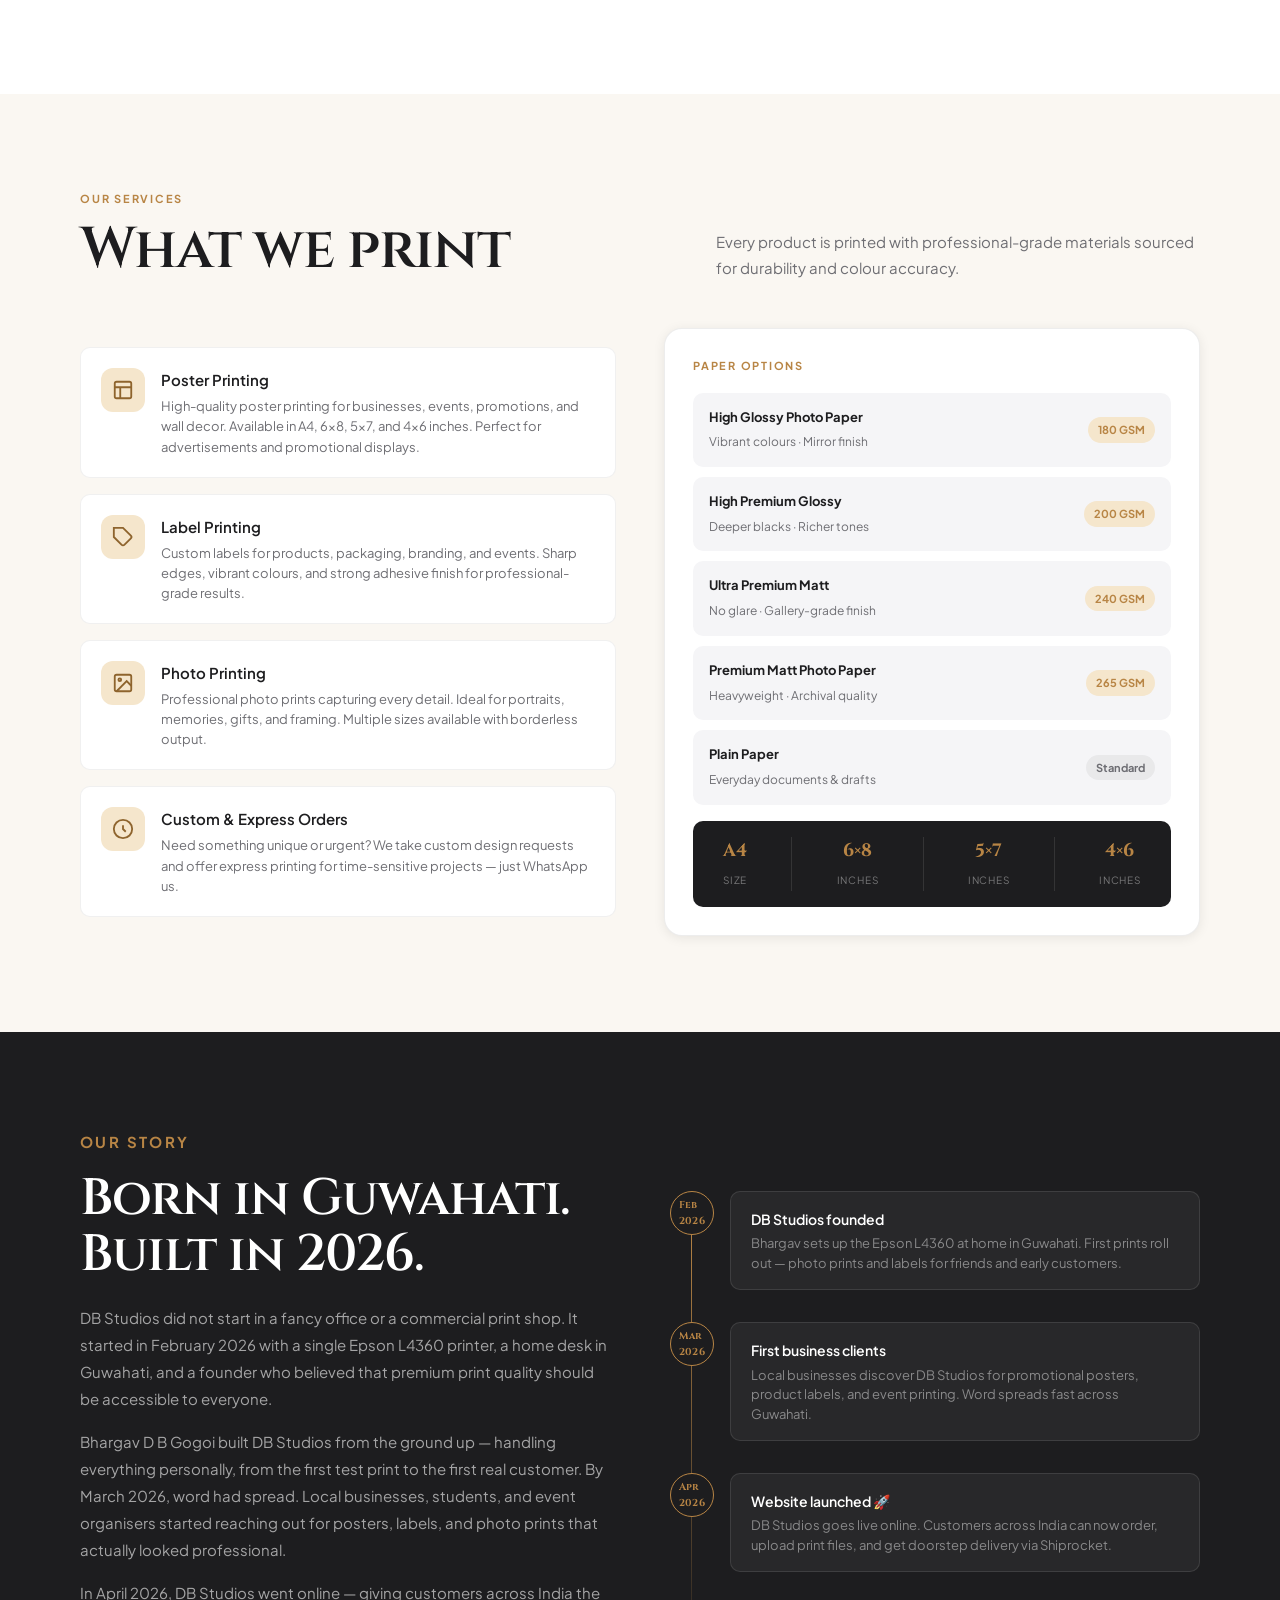
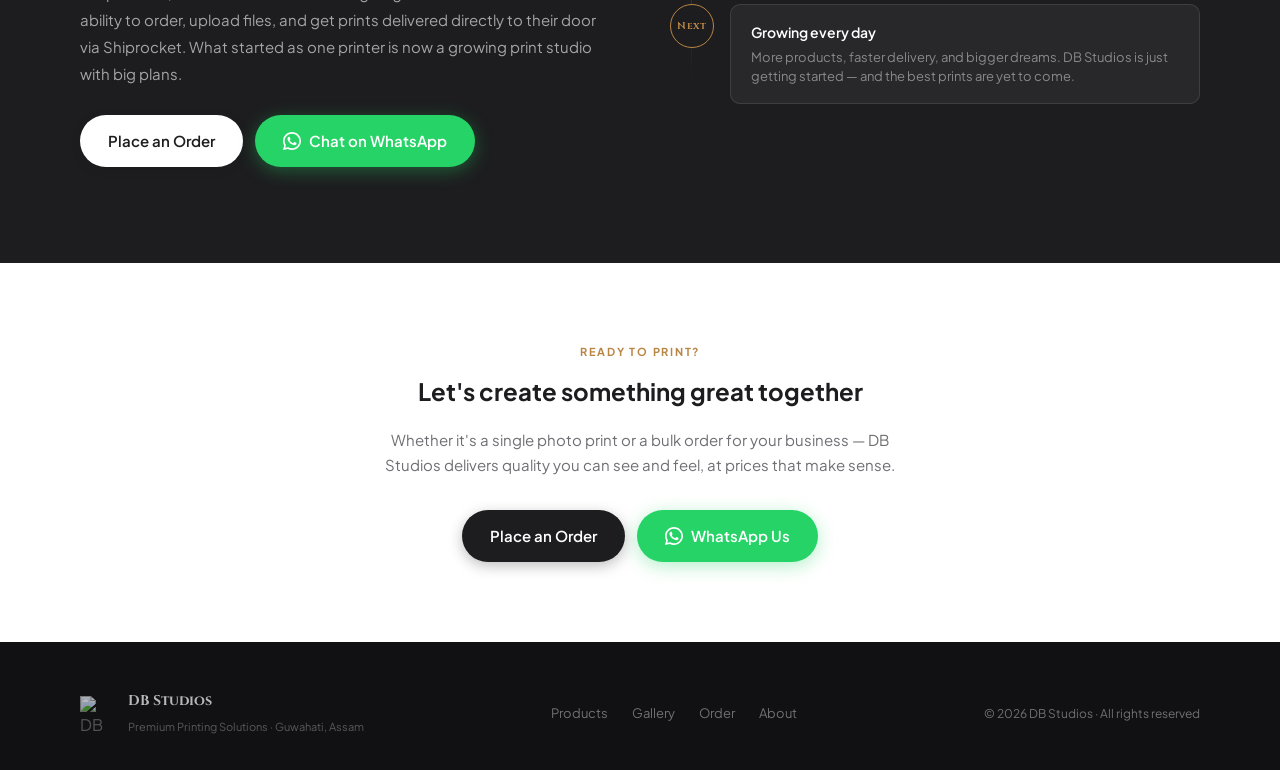
==== commit e4d036cd: "Add files via upload" ====
--- a/about.html
+++ b/about.html
@@ -1348,14 +1348,443 @@
   .eq-stat-card:first-child { grid-column: span 1; }
   .about-hero-inner, .story-inner { padding: 0; }
 }
+
+/* ═══════════════════════════════════════════════════════
+   CART HOVER DROPDOWN
+   ═══════════════════════════════════════════════════════ */
+.cart-wrapper {
+  position: relative;
+  flex-shrink: 0;
+}
+.cart-dropdown {
+  position: absolute;
+  top: calc(100% + 12px);
+  right: 0;
+  width: 320px;
+  background: white;
+  border-radius: var(--radius);
+  box-shadow: 0 20px 60px rgba(0,0,0,0.15), 0 4px 16px rgba(0,0,0,0.08);
+  border: 0.5px solid rgba(0,0,0,0.08);
+  opacity: 0;
+  visibility: hidden;
+  transform: translateY(-8px);
+  transition: opacity 0.22s ease, transform 0.22s ease, visibility 0.22s ease;
+  z-index: 300;
+  pointer-events: none;
+}
+.cart-dropdown::before {
+  content: "";
+  position: absolute;
+  top: -6px;
+  right: 22px;
+  width: 12px; height: 12px;
+  background: white;
+  border-left: 0.5px solid rgba(0,0,0,0.08);
+  border-top: 0.5px solid rgba(0,0,0,0.08);
+  transform: rotate(45deg);
+}
+.cart-wrapper:hover .cart-dropdown,
+.cart-dropdown.open {
+  opacity: 1;
+  visibility: visible;
+  transform: translateY(0);
+  pointer-events: all;
+}
+.cart-dropdown-inner {
+  padding: 16px;
+}
+.cart-dropdown-header {
+  display: flex;
+  justify-content: space-between;
+  align-items: center;
+  padding-bottom: 12px;
+  border-bottom: 0.5px solid rgba(0,0,0,0.08);
+  margin-bottom: 12px;
+}
+.cart-dropdown-title {
+  font-size: 13px;
+  font-weight: 700;
+  color: var(--text);
+  text-transform: uppercase;
+  letter-spacing: 0.08em;
+}
+.cart-order-id {
+  font-size: 10px;
+  font-weight: 600;
+  color: var(--gold);
+  background: var(--gold-light);
+  padding: 3px 8px;
+  border-radius: 980px;
+  letter-spacing: 0.06em;
+}
+.cart-dropdown-empty {
+  font-size: 13px;
+  color: var(--muted);
+  text-align: center;
+  padding: 16px 0;
+}
+.cart-dropdown-item {
+  display: flex;
+  justify-content: space-between;
+  align-items: center;
+  padding: 9px 0;
+  border-bottom: 0.5px solid rgba(0,0,0,0.05);
+  gap: 10px;
+}
+.cart-dropdown-item:last-of-type {
+  border-bottom: none;
+}
+.cdi-left {
+  display: flex;
+  align-items: center;
+  gap: 10px;
+  flex: 1;
+  min-width: 0;
+}
+.cdi-dot {
+  width: 8px; height: 8px;
+  border-radius: 50%;
+  background: var(--gold);
+  flex-shrink: 0;
+}
+.cdi-name {
+  font-size: 13px;
+  font-weight: 500;
+  color: var(--text);
+  white-space: nowrap;
+  overflow: hidden;
+  text-overflow: ellipsis;
+}
+.cdi-cat {
+  font-size: 10px;
+  color: var(--muted);
+  font-weight: 500;
+}
+.cdi-price {
+  font-size: 13px;
+  font-weight: 700;
+  color: var(--text);
+  flex-shrink: 0;
+}
+.cdi-remove {
+  background: none;
+  border: none;
+  color: var(--muted);
+  font-size: 16px;
+  cursor: pointer;
+  padding: 0 0 0 4px;
+  line-height: 1;
+  opacity: 0.5;
+  transition: opacity 0.2s, color 0.2s;
+  flex-shrink: 0;
+}
+.cdi-remove:hover { opacity: 1; color: #dc2626; }
+.cart-dropdown-footer {
+  border-top: 1px solid rgba(0,0,0,0.1);
+  padding-top: 12px;
+  margin-top: 4px;
+}
+.cart-dropdown-total {
+  display: flex;
+  justify-content: space-between;
+  align-items: center;
+  margin-bottom: 12px;
+}
+.cart-dropdown-total span:first-child {
+  font-size: 12px;
+  font-weight: 600;
+  color: var(--muted);
+  text-transform: uppercase;
+  letter-spacing: 0.08em;
+}
+.cart-dropdown-total span:last-child {
+  font-size: 16px;
+  font-weight: 700;
+  color: var(--text);
+  font-family: var(--font-display);
+}
+.cart-checkout-btn {
+  width: 100%;
+  padding: 12px;
+  background: var(--bg-dark);
+  color: white;
+  border: none;
+  border-radius: 12px;
+  font-size: 14px;
+  font-weight: 600;
+  cursor: pointer;
+  transition: background 0.2s, transform 0.15s;
+  display: flex;
+  align-items: center;
+  justify-content: center;
+  gap: 8px;
+}
+.cart-checkout-btn:hover { background: #333; transform: translateY(-1px); }
+.cart-checkout-btn:active { transform: translateY(0); }
+
+/* ORDER ID BADGE in form */
+.order-id-badge {
+  display: inline-flex;
+  align-items: center;
+  gap: 8px;
+  background: var(--gold-light);
+  border: 0.5px solid rgba(184,133,69,0.3);
+  border-radius: 10px;
+  padding: 10px 16px;
+  margin-bottom: 20px;
+  width: 100%;
+}
+.order-id-badge svg { flex-shrink: 0; color: var(--gold-deep); }
+.order-id-label {
+  font-size: 11px;
+  font-weight: 700;
+  color: var(--gold-deep);
+  text-transform: uppercase;
+  letter-spacing: 0.1em;
+  display: block;
+}
+.order-id-value {
+  font-size: 14px;
+  font-weight: 700;
+  color: var(--text);
+  font-family: var(--font-display);
+  letter-spacing: 0.05em;
+}
+
+/* ═══════════════════════════════════════════════════
+   PAGE TRANSITION SYSTEM
+   ═══════════════════════════════════════════════════ */
+
+/* Curtain overlay that sweeps across on enter/exit */
+.page-curtain {
+  position: fixed;
+  inset: 0;
+  z-index: 9999;
+  pointer-events: none;
+  display: flex;
+}
+.curtain-panel {
+  flex: 1;
+  background: #1d1d1f;
+  transform: scaleY(0);
+  transform-origin: bottom;
+  transition: transform 0.7s cubic-bezier(0.76, 0, 0.24, 1);
+}
+.curtain-panel:nth-child(2) { transition-delay: 0.04s; }
+.curtain-panel:nth-child(3) { transition-delay: 0.08s; }
+.curtain-panel:nth-child(4) { transition-delay: 0.12s; }
+.curtain-panel:nth-child(5) { transition-delay: 0.16s; }
+
+.page-curtain.enter .curtain-panel {
+  transform: scaleY(1);
+  transform-origin: bottom;
+}
+.page-curtain.exit .curtain-panel {
+  transform: scaleY(0);
+  transform-origin: top;
+  transition: transform 0.65s cubic-bezier(0.76, 0, 0.24, 1);
+}
+.page-curtain.exit .curtain-panel:nth-child(2) { transition-delay: 0.05s; }
+.page-curtain.exit .curtain-panel:nth-child(3) { transition-delay: 0.10s; }
+.page-curtain.exit .curtain-panel:nth-child(4) { transition-delay: 0.15s; }
+.page-curtain.exit .curtain-panel:nth-child(5) { transition-delay: 0.20s; }
+
+/* Loading label on curtain */
+.curtain-label {
+  position: fixed;
+  top: 50%;
+  left: 50%;
+  transform: translate(-50%, -50%);
+  z-index: 10000;
+  color: white;
+  font-family: "Cinzel", serif;
+  font-size: clamp(1.2rem, 3vw, 2rem);
+  font-weight: 600;
+  letter-spacing: 0.15em;
+  text-transform: uppercase;
+  opacity: 0;
+  transition: opacity 0.3s ease;
+  pointer-events: none;
+  white-space: nowrap;
+}
+.curtain-label.visible { opacity: 1; }
+.curtain-gold {
+  display: inline-block;
+  color: #b88545;
+  margin-left: 10px;
+}
+
+/* Page content fade + slide on load */
+.page-content {
+  opacity: 0;
+  transform: translateY(20px);
+  transition: opacity 0.8s ease, transform 0.8s ease;
+}
+.page-content.loaded {
+  opacity: 1;
+  transform: translateY(0);
+}
+
+/* ═══════════════════════════════════════════════════
+   HERO SECTION ENHANCEMENTS
+   ═══════════════════════════════════════════════════ */
+.about-hero-badge {
+  display: inline-flex;
+  align-items: center;
+  gap: 8px;
+  background: rgba(184,133,69,0.15);
+  border: 0.5px solid rgba(184,133,69,0.3);
+  border-radius: 980px;
+  padding: 7px 16px;
+  margin-bottom: 20px;
+  font-size: 11px;
+  font-weight: 700;
+  letter-spacing: 0.14em;
+  text-transform: uppercase;
+  color: var(--gold);
+}
+.badge-dot {
+  width: 6px; height: 6px;
+  border-radius: 50%;
+  background: var(--gold);
+  animation: pulse-dot 2s infinite;
+}
+@keyframes pulse-dot {
+  0%, 100% { opacity: 1; transform: scale(1); }
+  50% { opacity: 0.5; transform: scale(0.7); }
+}
+
+/* Printer spec card */
+.printer-card {
+  background: rgba(255,255,255,0.04);
+  border: 0.5px solid rgba(255,255,255,0.1);
+  border-radius: var(--radius);
+  padding: 22px;
+  margin-top: 18px;
+  display: flex;
+  align-items: center;
+  gap: 16px;
+}
+.printer-icon {
+  width: 48px; height: 48px;
+  border-radius: 12px;
+  background: rgba(184,133,69,0.15);
+  display: flex;
+  align-items: center;
+  justify-content: center;
+  flex-shrink: 0;
+  color: var(--gold);
+}
+.printer-info { flex: 1; }
+.printer-model {
+  font-size: 15px;
+  font-weight: 700;
+  color: white;
+  font-family: var(--font-display);
+  display: block;
+  margin-bottom: 4px;
+}
+.printer-specs {
+  font-size: 12px;
+  color: rgba(255,255,255,0.45);
+  line-height: 1.6;
+}
+.printer-badge {
+  font-size: 10px;
+  font-weight: 700;
+  letter-spacing: 0.1em;
+  text-transform: uppercase;
+  color: var(--gold);
+  background: rgba(184,133,69,0.15);
+  border: 0.5px solid rgba(184,133,69,0.3);
+  padding: 4px 10px;
+  border-radius: 980px;
+  white-space: nowrap;
+}
+
+/* ═══════════════════════════════════════════════════
+   STAGGER ANIMATION FOR CARDS
+   ═══════════════════════════════════════════════════ */
+.stagger-child {
+  opacity: 0;
+  transform: translateY(30px);
+  transition: opacity 0.6s ease, transform 0.6s ease;
+}
+.stagger-child.visible {
+  opacity: 1;
+  transform: translateY(0);
+}
+.stagger-child:nth-child(2) { transition-delay: 0.1s; }
+.stagger-child:nth-child(3) { transition-delay: 0.2s; }
+.stagger-child:nth-child(4) { transition-delay: 0.3s; }
+
+/* ═══════════════════════════════════════════════════
+   COUNTING NUMBERS ANIMATION
+   ═══════════════════════════════════════════════════ */
+.count-up {
+  display: inline-block;
+  font-variant-numeric: tabular-nums;
+}
+
+/* ═══════════════════════════════════════════════════
+   TIMELINE CONNECTOR LINE
+   ═══════════════════════════════════════════════════ */
+.story-milestones {
+  position: relative;
+}
+.story-milestones::before {
+  content: "";
+  position: absolute;
+  left: 21px;
+  top: 24px;
+  bottom: 24px;
+  width: 1px;
+  background: linear-gradient(to bottom, var(--gold), transparent);
+}
+.milestone { position: relative; }
+.milestone-year {
+  position: relative;
+  z-index: 1;
+  display: flex;
+  align-items: center;
+  justify-content: center;
+  width: 44px; height: 44px;
+  border-radius: 50%;
+  background: var(--bg-dark);
+  border: 1.5px solid var(--gold);
+  font-family: var(--font-display);
+  font-size: 10px;
+  font-weight: 700;
+  color: var(--gold);
+  letter-spacing: 0.04em;
+  flex-shrink: 0;
+  padding-top: 0;
+  min-width: 44px;
+}
+.milestone-content {
+  flex: 1;
+}
+
   </style>
 </head>
 <body>
 
-  <!-- NAVBAR -->
+  <!-- ═══ PAGE TRANSITION CURTAIN ═══ -->
+  <div class="page-curtain" id="pageCurtain">
+    <div class="curtain-panel"></div>
+    <div class="curtain-panel"></div>
+    <div class="curtain-panel"></div>
+    <div class="curtain-panel"></div>
+    <div class="curtain-panel"></div>
+  </div>
+  <div class="curtain-label" id="curtainLabel">
+    DB Studios<span class="curtain-gold">·</span>
+  </div>
+
+  <!-- ═══ NAVBAR ═══ -->
   <header class="navbar" id="navbar">
     <div class="navbar-inner">
-      <a class="brand" href="index.html">
+      <a class="brand transition-link" href="index.html">
         <img class="brand-logo" src="https://i.ibb.co/FbN4FT2H/DBS-Logo-1.png" alt="DB Studios logo" />
         <span class="brand-text">
           <strong>DB Studios</strong>
@@ -1363,13 +1792,13 @@
         </span>
       </a>
       <nav class="main-nav" id="mainNav">
-        <a href="index.html#products">Products</a>
-        <a href="index.html#gallery">Gallery</a>
-        <a href="index.html#how-it-works">How it works</a>
-        <a href="index.html#order">Order</a>
-        <a href="about.html" style="color: var(--text);">About</a>
+        <a class="transition-link" href="index.html#products">Products</a>
+        <a class="transition-link" href="index.html#gallery">Gallery</a>
+        <a class="transition-link" href="index.html#how-it-works">How it works</a>
+        <a class="transition-link" href="index.html#order">Order</a>
+        <a href="about.html" style="color:var(--text); font-weight:700;">About</a>
       </nav>
-      <a class="cart-btn" href="index.html#order">
+      <a class="cart-btn transition-link" href="index.html#order">
         <svg width="16" height="16" viewBox="0 0 24 24" fill="none" stroke="currentColor" stroke-width="2"><path d="M4 4h16c1.1 0 2 .9 2 2v12c0 1.1-.9 2-2 2H4c-1.1 0-2-.9-2-2V6c0-1.1.9-2 2-2z"/><polyline points="22,6 12,13 2,6"/></svg>
         Place Order
       </a>
@@ -1379,26 +1808,42 @@
     </div>
   </header>
 
+  <div class="page-content" id="pageContent">
   <main>
 
-    <!-- ═══════════ HERO ═══════════ -->
+    <!-- ═══ HERO ═══ -->
     <section class="about-hero">
       <div class="about-hero-inner">
         <div class="about-hero-content">
-          <p class="eyebrow animate-in" style="--delay:0.1s">Guwahati, Assam · Est. 2024</p>
+          <div class="about-hero-badge animate-in" style="--delay:0.1s">
+            <span class="badge-dot"></span>
+            Guwahati, Assam · Est. February 2026
+          </div>
           <h1 class="animate-in" style="--delay:0.2s">
-            Crafted with<br />
-            <span class="gold-text">precision.</span><br />
-            Delivered fast.
+            Built from<br />
+            <span class="gold-text">passion.</span><br />
+            Printed with pride.
           </h1>
           <p class="animate-in" style="--delay:0.35s">
-            DB Studios is a premium printing and design service based in Guwahati, Assam.
-            We bring professional print quality to businesses, events, and personal
-            projects — all from a passionate home-based studio built on craft and care.
+            DB Studios is a premium printing service born in early 2026 in Guwahati, Assam.
+            What started as a single Epson printer and a dream has grown into a trusted
+            print partner for homes, businesses, and events across the region.
           </p>
-          <div class="hero-actions animate-in" style="--delay:0.5s">
-            <a class="btn btn-white" href="index.html#products">View Products</a>
-            <a class="btn btn-wa" href="index.html#order">
+
+          <div class="printer-card animate-in" style="--delay:0.45s">
+            <div class="printer-icon">
+              <svg width="24" height="24" viewBox="0 0 24 24" fill="none" stroke="currentColor" stroke-width="2"><polyline points="6 9 6 2 18 2 18 9"/><path d="M6 18H4a2 2 0 01-2-2v-5a2 2 0 012-2h16a2 2 0 012 2v5a2 2 0 01-2 2h-2"/><rect x="6" y="14" width="12" height="8"/></svg>
+            </div>
+            <div class="printer-info">
+              <span class="printer-model">Epson L4360</span>
+              <span class="printer-specs">EcoTank Inkjet · High-yield refillable ink · Borderless photo printing · A4 precision output</span>
+            </div>
+            <span class="printer-badge">Our Machine</span>
+          </div>
+
+          <div class="hero-actions animate-in" style="--delay:0.55s">
+            <a class="btn btn-white transition-link" href="index.html#products">View Products</a>
+            <a class="btn btn-wa" href="https://wa.me/916002816364" target="_blank" rel="noopener">
               <svg class="wa-svg" viewBox="0 0 24 24" fill="currentColor"><path d="M17.472 14.382c-.297-.149-1.758-.867-2.03-.967-.273-.099-.471-.148-.67.15-.197.297-.767.966-.94 1.164-.173.199-.347.223-.644.075-.297-.15-1.255-.463-2.39-1.475-.883-.788-1.48-1.761-1.653-2.059-.173-.297-.018-.458.13-.606.134-.133.298-.347.446-.52.149-.174.198-.298.298-.497.099-.198.05-.371-.025-.52-.075-.149-.669-1.612-.916-2.207-.242-.579-.487-.5-.669-.51-.173-.008-.371-.01-.57-.01-.198 0-.52.074-.792.372-.272.297-1.04 1.016-1.04 2.479 0 1.462 1.065 2.875 1.213 3.074.149.198 2.096 3.2 5.077 4.487.709.306 1.262.489 1.694.625.712.227 1.36.195 1.871.118.571-.085 1.758-.719 2.006-1.413.248-.694.248-1.289.173-1.413-.074-.124-.272-.198-.57-.347z"/><path d="M12 0C5.374 0 0 5.373 0 12c0 2.135.559 4.134 1.533 5.866L0 24l6.278-1.499A11.954 11.954 0 0012 24c6.626 0 12-5.373 12-12S18.626 0 12 0zm0 21.818a9.818 9.818 0 01-4.98-1.352l-.357-.212-3.727.889.927-3.638-.232-.374A9.821 9.821 0 012.182 12C2.182 6.578 6.579 2.182 12 2.182c5.42 0 9.818 4.396 9.818 9.818 0 5.421-4.398 9.818-9.818 9.818z"/></svg>
               Order on WhatsApp
             </a>
@@ -1410,21 +1855,54 @@
           <p class="founder-name">Bhargav D B Gogoi</p>
           <p class="founder-role">Founder &amp; Print Specialist</p>
           <p class="founder-bio">
-            Started DB Studios in 2024 with a simple mission — bring premium print quality
-            to Guwahati at prices that make sense for everyone. Every order is personally
-            handled to ensure the output is exactly what you envisioned.
+            In early 2026, Bhargav started DB Studios with one printer, one desk,
+            and one clear goal — deliver print quality that Guwahati could be proud of.
+            Every single order is personally reviewed and handled by him to ensure
+            the output matches exactly what each customer envisioned.
           </p>
           <div class="founder-badges">
             <span class="founder-badge">Photo Printing</span>
             <span class="founder-badge">Label Printing</span>
-            <span class="founder-badge">Custom Design</span>
-            <span class="founder-badge">Guwahati</span>
+            <span class="founder-badge">Poster Printing</span>
+            <span class="founder-badge">Epson L4360</span>
           </div>
         </div>
       </div>
     </section>
 
-    <!-- ═══════════ VALUES ═══════════ -->
+    <!-- ═══ STATS BAR ═══ -->
+    <section style="background: var(--bg-dark); padding: 40px 0; border-top: 0.5px solid rgba(255,255,255,0.06);">
+      <div class="section-inner">
+        <div style="display:grid; grid-template-columns:repeat(4,1fr); gap:20px; text-align:center;">
+          <div class="stagger-child">
+            <strong style="display:block; font-family:var(--font-display); font-size:2.2rem; color:var(--gold);">
+              <span class="count-up" data-target="100">0</span>+
+            </strong>
+            <span style="font-size:12px; color:rgba(255,255,255,0.4); text-transform:uppercase; letter-spacing:0.1em; font-weight:600;">Happy Customers</span>
+          </div>
+          <div class="stagger-child">
+            <strong style="display:block; font-family:var(--font-display); font-size:2.2rem; color:var(--gold);">
+              <span class="count-up" data-target="48">0</span>hrs
+            </strong>
+            <span style="font-size:12px; color:rgba(255,255,255,0.4); text-transform:uppercase; letter-spacing:0.1em; font-weight:600;">Avg. Dispatch</span>
+          </div>
+          <div class="stagger-child">
+            <strong style="display:block; font-family:var(--font-display); font-size:2.2rem; color:var(--gold);">
+              5
+            </strong>
+            <span style="font-size:12px; color:rgba(255,255,255,0.4); text-transform:uppercase; letter-spacing:0.1em; font-weight:600;">Paper Types</span>
+          </div>
+          <div class="stagger-child">
+            <strong style="display:block; font-family:var(--font-display); font-size:2.2rem; color:var(--gold);">
+              Pan India
+            </strong>
+            <span style="font-size:12px; color:rgba(255,255,255,0.4); text-transform:uppercase; letter-spacing:0.1em; font-weight:600;">Delivery</span>
+          </div>
+        </div>
+      </div>
+    </section>
+
+    <!-- ═══ VALUES ═══ -->
     <section class="about-values">
       <div class="section-inner">
         <div class="section-head">
@@ -1435,30 +1913,30 @@
           <p class="section-desc">Every print that leaves DB Studios reflects our commitment to quality, speed, and personal service.</p>
         </div>
         <div class="values-grid">
-          <div class="value-card reveal">
+          <div class="value-card stagger-child">
             <div class="value-icon vi-speed">
               <svg viewBox="0 0 24 24" fill="none" stroke="currentColor" stroke-width="2"><path d="M13 2L3 14h9l-1 8 10-12h-9l1-8z"/></svg>
             </div>
             <h3>Fast Turnaround</h3>
             <p>Most orders are dispatched within 24–48 hours. We understand that your deadlines matter — whether it's an event, a product launch, or a last-minute gift.</p>
           </div>
-          <div class="value-card reveal">
+          <div class="value-card stagger-child">
             <div class="value-icon vi-quality">
               <svg viewBox="0 0 24 24" fill="none" stroke="currentColor" stroke-width="2"><polygon points="12 2 15.09 8.26 22 9.27 17 14.14 18.18 21.02 12 17.77 5.82 21.02 7 14.14 2 9.27 8.91 8.26 12 2"/></svg>
             </div>
             <h3>Premium Quality</h3>
             <p>We use high-grade photo and art papers — from 180 GSM glossy to 265 GSM ultra-premium matt — so your prints look professional and last for years.</p>
           </div>
-          <div class="value-card reveal">
+          <div class="value-card stagger-child">
             <div class="value-icon vi-price">
-              <svg viewBox="0 0 24 24" fill="none" stroke="currentColor" stroke-width="2"><line x1="12" y1="1" x2="12" y2="23"/><path d="M17 5H9.5a3.5 3.5 0 000 7h5a3.5 3.5 0 010 7H6"/></svg>
+              <svg viewBox="0 0 24 24" fill="none" stroke="currentColor" stroke-width="2"><text x="4" y="18" font-size="16" font-weight="bold" fill="currentColor" stroke="none">₹</text></svg>
             </div>
             <h3>Affordable Pricing</h3>
-            <p>Professional print quality should not cost a fortune. DB Studios offers competitive pricing with no hidden charges — what you see is what you pay.</p>
+            <p>Professional print quality should not cost a fortune. DB Studios offers competitive pricing in Indian Rupees with no hidden charges — what you see is what you pay.</p>
           </div>
-          <div class="value-card reveal">
+          <div class="value-card stagger-child">
             <div class="value-icon vi-custom">
-              <svg viewBox="0 0 24 24" fill="none" stroke="currentColor" stroke-width="2"><circle cx="12" cy="12" r="3"/><path d="M19.07 4.93a10 10 0 010 14.14M4.93 4.93a10 10 0 000 14.14"/></svg>
+              <svg viewBox="0 0 24 24" fill="none" stroke="currentColor" stroke-width="2"><path d="M20.84 4.61a5.5 5.5 0 00-7.78 0L12 5.67l-1.06-1.06a5.5 5.5 0 00-7.78 7.78l1.06 1.06L12 21.23l7.78-7.78 1.06-1.06a5.5 5.5 0 000-7.78z"/></svg>
             </div>
             <h3>Personal Service</h3>
             <p>Every order is handled directly by Bhargav. No call centres, no middlemen. You get personal attention from inquiry to delivery — always.</p>
@@ -1467,7 +1945,7 @@
       </div>
     </section>
 
-    <!-- ═══════════ SERVICES & EQUIPMENT ═══════════ -->
+    <!-- ═══ SERVICES & PAPER ═══ -->
     <section class="about-equipment">
       <div class="section-inner">
         <div class="section-head">
@@ -1475,154 +1953,133 @@
             <p class="eyebrow eyebrow-dark">Our services</p>
             <h2>What we print</h2>
           </div>
-          <p class="section-desc">Every product is printed with professional-grade equipment and materials sourced for durability and colour accuracy.</p>
+          <p class="section-desc">Every product is printed with professional-grade materials sourced for durability and colour accuracy.</p>
         </div>
         <div class="equipment-layout">
           <div class="equipment-list">
-
-            <div class="equipment-item reveal">
+            <div class="equipment-item stagger-child">
               <div class="eq-icon">
                 <svg viewBox="0 0 24 24" fill="none" stroke="currentColor" stroke-width="2"><rect x="3" y="3" width="18" height="18" rx="2"/><path d="M3 9h18M9 21V9"/></svg>
               </div>
               <div class="eq-content">
                 <h4>Poster Printing</h4>
-                <p>High-quality poster printing for businesses, events, promotions, and wall decor. Available in A4, 6×8, 5×7, and 4×6 inches.</p>
+                <p>High-quality poster printing for businesses, events, promotions, and wall decor. Available in A4, 6×8, 5×7, and 4×6 inches. Perfect for advertisements and promotional displays.</p>
               </div>
             </div>
-
-            <div class="equipment-item reveal">
+            <div class="equipment-item stagger-child">
               <div class="eq-icon">
                 <svg viewBox="0 0 24 24" fill="none" stroke="currentColor" stroke-width="2"><path d="M20.59 13.41l-7.17 7.17a2 2 0 01-2.83 0L2 12V2h10l8.59 8.59a2 2 0 010 2.82z"/><line x1="7" y1="7" x2="7.01" y2="7"/></svg>
               </div>
               <div class="eq-content">
                 <h4>Label Printing</h4>
-                <p>Custom labels for products, packaging, branding, and events. Sharp edges, vibrant colours, and strong adhesive finish.</p>
+                <p>Custom labels for products, packaging, branding, and events. Sharp edges, vibrant colours, and strong adhesive finish for professional-grade results.</p>
               </div>
             </div>
-
-            <div class="equipment-item reveal">
+            <div class="equipment-item stagger-child">
               <div class="eq-icon">
                 <svg viewBox="0 0 24 24" fill="none" stroke="currentColor" stroke-width="2"><rect x="3" y="3" width="18" height="18" rx="2"/><circle cx="8.5" cy="8.5" r="1.5"/><polyline points="21 15 16 10 5 21"/></svg>
               </div>
               <div class="eq-content">
                 <h4>Photo Printing</h4>
-                <p>Professional photo prints that capture every detail. Ideal for portraits, memories, gifts, and framing. Multiple sizes available.</p>
+                <p>Professional photo prints capturing every detail. Ideal for portraits, memories, gifts, and framing. Multiple sizes available with borderless output.</p>
               </div>
             </div>
-
-            <div class="equipment-item reveal">
+            <div class="equipment-item stagger-child">
               <div class="eq-icon">
                 <svg viewBox="0 0 24 24" fill="none" stroke="currentColor" stroke-width="2"><circle cx="12" cy="12" r="10"/><path d="M12 8v4l3 3"/></svg>
               </div>
               <div class="eq-content">
                 <h4>Custom &amp; Express Orders</h4>
-                <p>Need something unique or urgent? We take custom design requests and offer express printing for time-sensitive projects.</p>
+                <p>Need something unique or urgent? We take custom design requests and offer express printing for time-sensitive projects — just WhatsApp us.</p>
               </div>
             </div>
-
           </div>
 
-          <!-- Paper types visual -->
+          <!-- Paper types -->
           <div>
-            <div style="background: var(--bg-white); border-radius: var(--radius); padding: 28px; border: 0.5px solid rgba(0,0,0,0.07);">
-              <p class="eyebrow eyebrow-dark" style="margin-bottom: 18px;">Paper options</p>
-              <div style="display: flex; flex-direction: column; gap: 10px;">
-
-                <div style="display:flex; justify-content:space-between; align-items:center; padding: 14px 16px; background: var(--bg-light); border-radius: 10px;">
+            <div style="background:var(--bg-white); border-radius:var(--radius); padding:28px; border:0.5px solid rgba(0,0,0,0.07); box-shadow:var(--shadow-sm);">
+              <p class="eyebrow eyebrow-dark" style="margin-bottom:18px;">Paper options</p>
+              <div style="display:flex; flex-direction:column; gap:10px;">
+                <div style="display:flex; justify-content:space-between; align-items:center; padding:14px 16px; background:var(--bg-light); border-radius:10px;">
                   <div>
                     <strong style="font-size:13px; display:block;">High Glossy Photo Paper</strong>
-                    <span style="font-size:12px; color:var(--muted);">Vibrant colours, mirror finish</span>
+                    <span style="font-size:12px; color:var(--muted);">Vibrant colours · Mirror finish</span>
                   </div>
                   <span style="font-size:11px; font-weight:700; color:var(--gold); background:var(--gold-light); padding:4px 10px; border-radius:980px;">180 GSM</span>
                 </div>
-
-                <div style="display:flex; justify-content:space-between; align-items:center; padding: 14px 16px; background: var(--bg-light); border-radius: 10px;">
+                <div style="display:flex; justify-content:space-between; align-items:center; padding:14px 16px; background:var(--bg-light); border-radius:10px;">
                   <div>
                     <strong style="font-size:13px; display:block;">High Premium Glossy</strong>
-                    <span style="font-size:12px; color:var(--muted);">Deeper blacks, richer tones</span>
+                    <span style="font-size:12px; color:var(--muted);">Deeper blacks · Richer tones</span>
                   </div>
                   <span style="font-size:11px; font-weight:700; color:var(--gold); background:var(--gold-light); padding:4px 10px; border-radius:980px;">200 GSM</span>
                 </div>
-
-                <div style="display:flex; justify-content:space-between; align-items:center; padding: 14px 16px; background: var(--bg-light); border-radius: 10px;">
+                <div style="display:flex; justify-content:space-between; align-items:center; padding:14px 16px; background:var(--bg-light); border-radius:10px;">
                   <div>
                     <strong style="font-size:13px; display:block;">Ultra Premium Matt</strong>
-                    <span style="font-size:12px; color:var(--muted);">No glare, gallery-grade finish</span>
+                    <span style="font-size:12px; color:var(--muted);">No glare · Gallery-grade finish</span>
                   </div>
                   <span style="font-size:11px; font-weight:700; color:var(--gold); background:var(--gold-light); padding:4px 10px; border-radius:980px;">240 GSM</span>
                 </div>
-
-                <div style="display:flex; justify-content:space-between; align-items:center; padding: 14px 16px; background: var(--bg-light); border-radius: 10px;">
+                <div style="display:flex; justify-content:space-between; align-items:center; padding:14px 16px; background:var(--bg-light); border-radius:10px;">
                   <div>
                     <strong style="font-size:13px; display:block;">Premium Matt Photo Paper</strong>
-                    <span style="font-size:12px; color:var(--muted);">Heavyweight, archival quality</span>
+                    <span style="font-size:12px; color:var(--muted);">Heavyweight · Archival quality</span>
                   </div>
                   <span style="font-size:11px; font-weight:700; color:var(--gold); background:var(--gold-light); padding:4px 10px; border-radius:980px;">265 GSM</span>
                 </div>
-
-                <div style="display:flex; justify-content:space-between; align-items:center; padding: 14px 16px; background: var(--bg-light); border-radius: 10px;">
+                <div style="display:flex; justify-content:space-between; align-items:center; padding:14px 16px; background:var(--bg-light); border-radius:10px;">
                   <div>
                     <strong style="font-size:13px; display:block;">Plain Paper</strong>
-                    <span style="font-size:12px; color:var(--muted);">Everyday documents & drafts</span>
+                    <span style="font-size:12px; color:var(--muted);">Everyday documents &amp; drafts</span>
                   </div>
                   <span style="font-size:11px; font-weight:700; color:var(--muted); background:rgba(0,0,0,0.05); padding:4px 10px; border-radius:980px;">Standard</span>
                 </div>
-
               </div>
-
-              <div style="margin-top: 18px; padding: 14px 16px; background: var(--bg-dark); border-radius: 10px; display:flex; gap:16px; justify-content:space-around; text-align:center;">
-                <div>
-                  <strong style="font-size:20px; font-family:var(--font-display); color:var(--gold); display:block;">A4</strong>
-                  <span style="font-size:11px; color:rgba(255,255,255,0.4); text-transform:uppercase; letter-spacing:0.08em;">Size</span>
-                </div>
+              <!-- Sizes -->
+              <div style="margin-top:16px; padding:16px; background:var(--bg-dark); border-radius:10px; display:flex; gap:16px; justify-content:space-around; text-align:center;">
+                <div><strong style="font-size:18px; font-family:var(--font-display); color:var(--gold); display:block;">A4</strong><span style="font-size:10px; color:rgba(255,255,255,0.4); text-transform:uppercase; letter-spacing:0.08em;">Size</span></div>
                 <div style="width:1px; background:rgba(255,255,255,0.1);"></div>
-                <div>
-                  <strong style="font-size:20px; font-family:var(--font-display); color:var(--gold); display:block;">6×8</strong>
-                  <span style="font-size:11px; color:rgba(255,255,255,0.4); text-transform:uppercase; letter-spacing:0.08em;">Inches</span>
-                </div>
+                <div><strong style="font-size:18px; font-family:var(--font-display); color:var(--gold); display:block;">6×8</strong><span style="font-size:10px; color:rgba(255,255,255,0.4); text-transform:uppercase; letter-spacing:0.08em;">Inches</span></div>
                 <div style="width:1px; background:rgba(255,255,255,0.1);"></div>
-                <div>
-                  <strong style="font-size:20px; font-family:var(--font-display); color:var(--gold); display:block;">5×7</strong>
-                  <span style="font-size:11px; color:rgba(255,255,255,0.4); text-transform:uppercase; letter-spacing:0.08em;">Inches</span>
-                </div>
+                <div><strong style="font-size:18px; font-family:var(--font-display); color:var(--gold); display:block;">5×7</strong><span style="font-size:10px; color:rgba(255,255,255,0.4); text-transform:uppercase; letter-spacing:0.08em;">Inches</span></div>
                 <div style="width:1px; background:rgba(255,255,255,0.1);"></div>
-                <div>
-                  <strong style="font-size:20px; font-family:var(--font-display); color:var(--gold); display:block;">4×6</strong>
-                  <span style="font-size:11px; color:rgba(255,255,255,0.4); text-transform:uppercase; letter-spacing:0.08em;">Inches</span>
-                </div>
+                <div><strong style="font-size:18px; font-family:var(--font-display); color:var(--gold); display:block;">4×6</strong><span style="font-size:10px; color:rgba(255,255,255,0.4); text-transform:uppercase; letter-spacing:0.08em;">Inches</span></div>
               </div>
             </div>
           </div>
-
         </div>
       </div>
     </section>
 
-    <!-- ═══════════ OUR STORY ═══════════ -->
+    <!-- ═══ OUR STORY ═══ -->
     <section class="about-story">
       <div class="story-inner">
         <div class="story-content">
           <p class="eyebrow">Our story</p>
-          <h2>Born in Guwahati.<br />Built for everyone.</h2>
+          <h2>Born in Guwahati.<br />Built in 2026.</h2>
           <p>
-            DB Studios started in 2024 with a clear frustration — getting professional-quality
-            prints in Guwahati meant either paying too much, waiting too long, or settling
-            for output that didn't meet expectations.
+            DB Studios did not start in a fancy office or a commercial print shop.
+            It started in February 2026 with a single Epson L4360 printer, a home
+            desk in Guwahati, and a founder who believed that premium print quality
+            should be accessible to everyone.
           </p>
           <p>
-            Bhargav D B Gogoi set out to change that. Starting from a home-based setup
-            with a focus on precision and care, DB Studios has grown into a trusted print
-            partner for local businesses, event organisers, students, and individuals
-            across Assam.
+            Bhargav D B Gogoi built DB Studios from the ground up — handling
+            everything personally, from the first test print to the first real customer.
+            By March 2026, word had spread. Local businesses, students, and event
+            organisers started reaching out for posters, labels, and photo prints
+            that actually looked professional.
           </p>
           <p>
-            Every order — big or small — gets the same level of attention. From a single
-            photo print to a batch of promotional posters, we treat every job as if it
-            were our own.
+            In April 2026, DB Studios went online — giving customers across India
+            the ability to order, upload files, and get prints delivered directly to
+            their door via Shiprocket. What started as one printer is now a growing
+            print studio with big plans.
           </p>
           <div class="story-cta">
-            <a class="btn btn-white" href="index.html#order">Place an Order</a>
-            <a class="btn btn-wa" href="https://wa.me/916002816364">
+            <a class="btn btn-white transition-link" href="index.html#order">Place an Order</a>
+            <a class="btn btn-wa" href="https://wa.me/916002816364" target="_blank" rel="noopener">
               <svg class="wa-svg" viewBox="0 0 24 24" fill="currentColor"><path d="M17.472 14.382c-.297-.149-1.758-.867-2.03-.967-.273-.099-.471-.148-.67.15-.197.297-.767.966-.94 1.164-.173.199-.347.223-.644.075-.297-.15-1.255-.463-2.39-1.475-.883-.788-1.48-1.761-1.653-2.059-.173-.297-.018-.458.13-.606.134-.133.298-.347.446-.52.149-.174.198-.298.298-.497.099-.198.05-.371-.025-.52-.075-.149-.669-1.612-.916-2.207-.242-.579-.487-.5-.669-.51-.173-.008-.371-.01-.57-.01-.198 0-.52.074-.792.372-.272.297-1.04 1.016-1.04 2.479 0 1.462 1.065 2.875 1.213 3.074.149.198 2.096 3.2 5.077 4.487.709.306 1.262.489 1.694.625.712.227 1.36.195 1.871.118.571-.085 1.758-.719 2.006-1.413.248-.694.248-1.289.173-1.413-.074-.124-.272-.198-.57-.347z"/><path d="M12 0C5.374 0 0 5.373 0 12c0 2.135.559 4.134 1.533 5.866L0 24l6.278-1.499A11.954 11.954 0 0012 24c6.626 0 12-5.373 12-12S18.626 0 12 0zm0 21.818a9.818 9.818 0 01-4.98-1.352l-.357-.212-3.727.889.927-3.638-.232-.374A9.821 9.821 0 012.182 12C2.182 6.578 6.579 2.182 12 2.182c5.42 0 9.818 4.396 9.818 9.818 0 5.421-4.398 9.818-9.818 9.818z"/></svg>
               Chat on WhatsApp
             </a>
@@ -1630,50 +2087,50 @@
         </div>
 
         <div class="story-milestones">
-          <div class="milestone reveal">
-            <span class="milestone-year">2024</span>
+          <div class="milestone reveal" style="display:flex; gap:16px; align-items:flex-start; margin-bottom:16px;">
+            <span class="milestone-year">Feb<br/>2026</span>
             <div class="milestone-content">
               <h4>DB Studios founded</h4>
-              <p>Bhargav launches DB Studios from Guwahati with a focus on photo and label printing for local customers.</p>
+              <p>Bhargav sets up the Epson L4360 at home in Guwahati. First prints roll out — photo prints and labels for friends and early customers.</p>
             </div>
           </div>
-          <div class="milestone reveal">
-            <span class="milestone-year">2024</span>
+          <div class="milestone reveal" style="display:flex; gap:16px; align-items:flex-start; margin-bottom:16px;">
+            <span class="milestone-year">Mar<br/>2026</span>
             <div class="milestone-content">
               <h4>First business clients</h4>
-              <p>Local businesses start using DB Studios for promotional posters, product labels, and event printing.</p>
+              <p>Local businesses discover DB Studios for promotional posters, product labels, and event printing. Word spreads fast across Guwahati.</p>
             </div>
           </div>
-          <div class="milestone reveal">
-            <span class="milestone-year">2025</span>
+          <div class="milestone reveal" style="display:flex; gap:16px; align-items:flex-start; margin-bottom:16px;">
+            <span class="milestone-year">Apr<br/>2026</span>
             <div class="milestone-content">
-              <h4>Online store launched</h4>
-              <p>DB Studios goes online — customers across India can now order prints, upload files, and track deliveries via Shiprocket.</p>
+              <h4>Website launched 🚀</h4>
+              <p>DB Studios goes live online. Customers across India can now order, upload print files, and get doorstep delivery via Shiprocket.</p>
             </div>
           </div>
-          <div class="milestone reveal">
-            <span class="milestone-year">Now</span>
+          <div class="milestone reveal" style="display:flex; gap:16px; align-items:flex-start;">
+            <span class="milestone-year">Next</span>
             <div class="milestone-content">
               <h4>Growing every day</h4>
-              <p>Serving homes, businesses, and events across Assam and beyond — with the same personal care as day one.</p>
+              <p>More products, faster delivery, and bigger dreams. DB Studios is just getting started — and the best prints are yet to come.</p>
             </div>
           </div>
         </div>
       </div>
     </section>
 
-    <!-- ═══════════ CTA ═══════════ -->
-    <section class="section section-light" style="text-align:center; padding: 80px 0;">
-      <div class="section-inner" style="max-width: 600px;">
+    <!-- ═══ CTA ═══ -->
+    <section class="section section-light" style="text-align:center; padding:80px 0;">
+      <div class="section-inner" style="max-width:600px;">
         <p class="eyebrow eyebrow-dark">Ready to print?</p>
-        <h2 style="margin-bottom: 16px;">Let's create something great together</h2>
+        <h2 style="margin-bottom:16px;">Let's create something great together</h2>
         <p style="color:var(--muted); font-size:15px; line-height:1.7; margin-bottom:32px;">
           Whether it's a single photo print or a bulk order for your business —
-          DB Studios delivers quality you can see and feel.
+          DB Studios delivers quality you can see and feel, at prices that make sense.
         </p>
         <div style="display:flex; gap:12px; justify-content:center; flex-wrap:wrap;">
-          <a class="btn btn-dark" href="index.html#order">Place an Order</a>
-          <a class="btn btn-wa" href="https://wa.me/916002816364">
+          <a class="btn btn-dark transition-link" href="index.html#order">Place an Order</a>
+          <a class="btn btn-wa" href="https://wa.me/916002816364" target="_blank" rel="noopener">
             <svg class="wa-svg" viewBox="0 0 24 24" fill="currentColor"><path d="M17.472 14.382c-.297-.149-1.758-.867-2.03-.967-.273-.099-.471-.148-.67.15-.197.297-.767.966-.94 1.164-.173.199-.347.223-.644.075-.297-.15-1.255-.463-2.39-1.475-.883-.788-1.48-1.761-1.653-2.059-.173-.297-.018-.458.13-.606.134-.133.298-.347.446-.52.149-.174.198-.298.298-.497.099-.198.05-.371-.025-.52-.075-.149-.669-1.612-.916-2.207-.242-.579-.487-.5-.669-.51-.173-.008-.371-.01-.57-.01-.198 0-.52.074-.792.372-.272.297-1.04 1.016-1.04 2.479 0 1.462 1.065 2.875 1.213 3.074.149.198 2.096 3.2 5.077 4.487.709.306 1.262.489 1.694.625.712.227 1.36.195 1.871.118.571-.085 1.758-.719 2.006-1.413.248-.694.248-1.289.173-1.413-.074-.124-.272-.198-.57-.347z"/><path d="M12 0C5.374 0 0 5.373 0 12c0 2.135.559 4.134 1.533 5.866L0 24l6.278-1.499A11.954 11.954 0 0012 24c6.626 0 12-5.373 12-12S18.626 0 12 0zm0 21.818a9.818 9.818 0 01-4.98-1.352l-.357-.212-3.727.889.927-3.638-.232-.374A9.821 9.821 0 012.182 12C2.182 6.578 6.579 2.182 12 2.182c5.42 0 9.818 4.396 9.818 9.818 0 5.421-4.398 9.818-9.818 9.818z"/></svg>
             WhatsApp Us
           </a>
@@ -1682,6 +2139,7 @@
     </section>
 
   </main>
+  </div><!-- end page-content -->
 
   <!-- FOOTER -->
   <footer class="footer">
@@ -1694,9 +2152,9 @@
         </div>
       </div>
       <nav class="footer-nav">
-        <a href="index.html#products">Products</a>
-        <a href="index.html#gallery">Gallery</a>
-        <a href="index.html#order">Order</a>
+        <a class="transition-link" href="index.html#products">Products</a>
+        <a class="transition-link" href="index.html#gallery">Gallery</a>
+        <a class="transition-link" href="index.html#order">Order</a>
         <a href="about.html">About</a>
       </nav>
       <p class="footer-copy">© 2026 DB Studios · All rights reserved</p>
@@ -1704,24 +2162,120 @@
   </footer>
 
   <script>
-    // Navbar scroll
-    const navbar = document.getElementById("navbar");
-    window.addEventListener("scroll", () => {
-      navbar.classList.toggle("scrolled", window.scrollY > 40);
-    }, { passive: true });
-
-    // Mobile menu
-    document.getElementById("hamburger").addEventListener("click", () => {
-      document.getElementById("mainNav").classList.toggle("open");
+  /* ═══════════════════════════════════════════════════════
+     PAGE TRANSITION ENGINE
+     ═══════════════════════════════════════════════════════ */
+  const curtain    = document.getElementById("pageCurtain");
+  const label      = document.getElementById("curtainLabel");
+  const pageContent = document.getElementById("pageContent");
+
+  /* ── Enter animation (page loads with curtain sweeping away) ── */
+  function playEnterAnimation() {
+    // Start with curtain covering screen
+    curtain.classList.add("enter");
+    label.classList.add("visible");
+
+    // Small delay then sweep curtain away
+    requestAnimationFrame(() => {
+      setTimeout(() => {
+        curtain.classList.remove("enter");
+        curtain.classList.add("exit");
+        label.classList.remove("visible");
+
+        // Fade in page content
+        setTimeout(() => {
+          pageContent.classList.add("loaded");
+        }, 200);
+
+        // Clean up
+        setTimeout(() => {
+          curtain.classList.remove("exit");
+        }, 1200);
+      }, 600);
     });
-
-    // Scroll reveal
-    const observer = new IntersectionObserver((entries) => {
-      entries.forEach(e => {
-        if (e.isIntersecting) { e.target.classList.add("visible"); observer.unobserve(e.target); }
-      });
-    }, { threshold: 0.1 });
-    document.querySelectorAll(".reveal").forEach(el => observer.observe(el));
+  }
+
+  /* ── Exit animation (when clicking a transition-link) ── */
+  function playExitAnimation(href) {
+    curtain.classList.remove("exit");
+    curtain.classList.add("enter");
+    label.classList.add("visible");
+
+    setTimeout(() => {
+      window.location.href = href;
+    }, 900);
+  }
+
+  /* ── Attach to all transition links ── */
+  document.querySelectorAll(".transition-link").forEach(link => {
+    link.addEventListener("click", (e) => {
+      const href = link.getAttribute("href");
+      if (!href || href.startsWith("#") || href.startsWith("http") || href.startsWith("mailto") || href.startsWith("tel")) return;
+      e.preventDefault();
+      playExitAnimation(href);
+    });
+  });
+
+  /* ── Run enter animation on load ── */
+  window.addEventListener("load", () => {
+    playEnterAnimation();
+  });
+
+  /* ═══════════════════════════════════════════════════════
+     NAVBAR
+     ═══════════════════════════════════════════════════════ */
+  const navbar = document.getElementById("navbar");
+  window.addEventListener("scroll", () => {
+    navbar.classList.toggle("scrolled", window.scrollY > 40);
+  }, { passive: true });
+
+  document.getElementById("hamburger").addEventListener("click", () => {
+    document.getElementById("mainNav").classList.toggle("open");
+  });
+
+  /* ═══════════════════════════════════════════════════════
+     SCROLL REVEAL
+     ═══════════════════════════════════════════════════════ */
+  const revealObs = new IntersectionObserver((entries) => {
+    entries.forEach(e => {
+      if (e.isIntersecting) {
+        e.target.classList.add("visible");
+        revealObs.unobserve(e.target);
+      }
+    });
+  }, { threshold: 0.1 });
+
+  document.querySelectorAll(".reveal, .stagger-child").forEach(el => revealObs.observe(el));
+
+  /* ═══════════════════════════════════════════════════════
+     COUNT UP ANIMATION
+     ═══════════════════════════════════════════════════════ */
+  function animateCount(el) {
+    const target = parseInt(el.dataset.target);
+    const duration = 1800;
+    const start = performance.now();
+    function step(now) {
+      const elapsed = now - start;
+      const progress = Math.min(elapsed / duration, 1);
+      // Ease out cubic
+      const eased = 1 - Math.pow(1 - progress, 3);
+      el.textContent = Math.floor(eased * target);
+      if (progress < 1) requestAnimationFrame(step);
+      else el.textContent = target;
+    }
+    requestAnimationFrame(step);
+  }
+
+  const countObs = new IntersectionObserver((entries) => {
+    entries.forEach(e => {
+      if (e.isIntersecting) {
+        e.target.querySelectorAll(".count-up").forEach(animateCount);
+        countObs.unobserve(e.target);
+      }
+    });
+  }, { threshold: 0.3 });
+
+  document.querySelectorAll(".stagger-child").forEach(el => countObs.observe(el));
   </script>
 
 </body>
